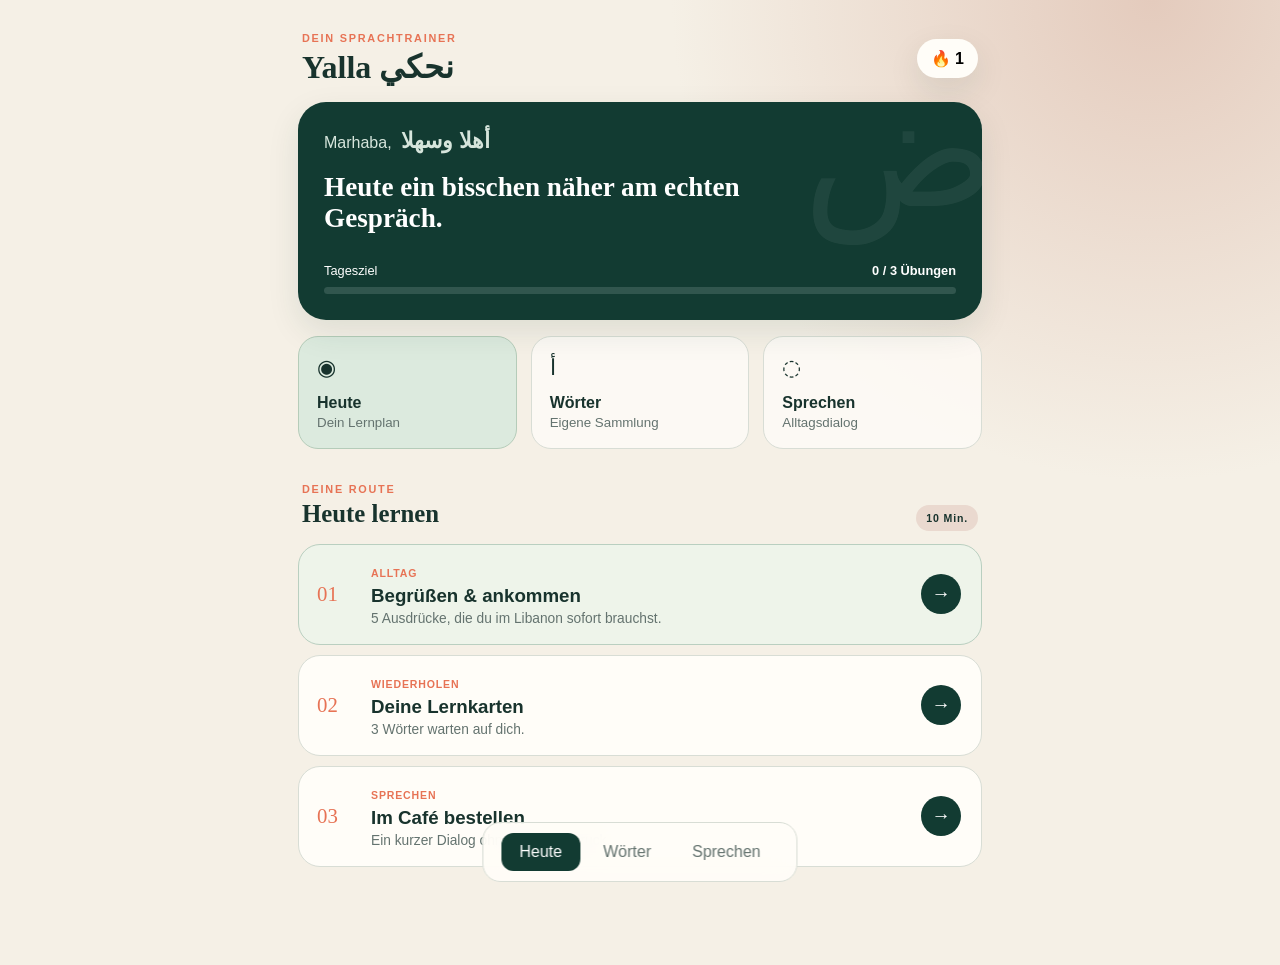
==== index.html @ 774ba9dc "feat: add first mobile language learning prototype" ====
<!doctype html>
<html lang="de">
<head>
  <meta charset="UTF-8">
  <meta name="viewport" content="width=device-width, initial-scale=1, viewport-fit=cover">
  <meta name="theme-color" content="#123b32">
  <meta name="description" content="Libanesisches Arabisch im Alltag lernen">
  <link rel="manifest" href="manifest.webmanifest">
  <link rel="icon" href="icon.svg" type="image/svg+xml">
  <link rel="stylesheet" href="styles.css">
  <title>Yalla نحكي</title>
</head>
<body>
  <header class="topbar">
    <div>
      <span class="eyebrow">DEIN SPRACHTRAINER</span>
      <h1>Yalla <span lang="ar" dir="rtl">نحكي</span></h1>
    </div>
    <button id="streak" class="streak" aria-label="Lernserie">🔥 <span>1</span></button>
  </header>

  <main>
    <section class="hero">
      <p class="salutation">Marhaba, <strong>أهلا وسهلا</strong></p>
      <h2>Heute ein bisschen näher am echten Gespräch.</h2>
      <div class="progress-wrap" aria-label="Tagesfortschritt">
        <div class="progress-copy"><span>Tagesziel</span><strong id="progressText">0 / 3 Übungen</strong></div>
        <div class="progress"><span id="progressBar"></span></div>
      </div>
    </section>

    <section class="quick-grid" aria-label="Lernbereiche">
      <button class="mode-card active" data-view="today"><span class="mode-icon">◉</span><strong>Heute</strong><small>Dein Lernplan</small></button>
      <button class="mode-card" data-view="words"><span class="mode-icon">أ</span><strong>Wörter</strong><small>Eigene Sammlung</small></button>
      <button class="mode-card" data-view="speak"><span class="mode-icon">◌</span><strong>Sprechen</strong><small>Alltagsdialog</small></button>
    </section>

    <section id="today" class="view active-view">
      <div class="section-heading"><div><span class="eyebrow">DEINE ROUTE</span><h2>Heute lernen</h2></div><span class="pill">10 Min.</span></div>
      <article class="lesson-card featured">
        <div class="lesson-number">01</div>
        <div><span class="tag">ALLTAG</span><h3>Begrüßen & ankommen</h3><p>5 Ausdrücke, die du im Libanon sofort brauchst.</p></div>
        <button class="round-action complete-task" aria-label="Lektion abschließen">→</button>
      </article>
      <article class="lesson-card">
        <div class="lesson-number">02</div>
        <div><span class="tag">WIEDERHOLEN</span><h3>Deine Lernkarten</h3><p id="dueText">3 Wörter warten auf dich.</p></div>
        <button class="round-action" data-open="words" aria-label="Wörter öffnen">→</button>
      </article>
      <article class="lesson-card">
        <div class="lesson-number">03</div>
        <div><span class="tag">SPRECHEN</span><h3>Im Café bestellen</h3><p>Ein kurzer Dialog ohne Leistungsdruck.</p></div>
        <button class="round-action" data-open="speak" aria-label="Dialog öffnen">→</button>
      </article>
    </section>

    <section id="words" class="view">
      <div class="section-heading"><div><span class="eyebrow">MEIN WORTSCHATZ</span><h2>Wörter sammeln</h2></div><button id="addWord" class="primary">+ Wort</button></div>
      <div id="wordList" class="word-list"></div>
      <div id="trainer" class="trainer" hidden>
        <span class="eyebrow">LERNKARTE</span>
        <p id="cardArabic" class="arabic" lang="ar" dir="rtl"></p>
        <p id="cardLatin" class="latin"></p>
        <button id="reveal" class="secondary">Bedeutung zeigen</button>
        <p id="cardGerman" class="meaning" hidden></p>
        <div id="rating" class="rating" hidden><button data-rate="again">Noch üben</button><button data-rate="known">Gewusst</button></div>
      </div>
      <button id="startCards" class="wide-action">Lernkarten starten</button>
    </section>

    <section id="speak" class="view">
      <div class="section-heading"><div><span class="eyebrow">ECHTE SITUATION</span><h2>Im Café</h2></div><span class="pill">A1</span></div>
      <div class="conversation">
        <div class="bubble partner"><small>Bedienung</small><p lang="ar" dir="rtl">أهلا! شو بتحب تشرب؟</p><span>Ahla! Schu btehebb tischrab?</span><em>Hallo! Was möchtest du trinken?</em></div>
        <div class="bubble me"><small>Du</small><p lang="ar" dir="rtl">بدي قهوة، لو سمحت.</p><span>Baddé ahwe, law samaht.</span><em>Ich möchte einen Kaffee, bitte.</em></div>
      </div>
      <button id="micButton" class="mic"><span>●</span> Antwort üben</button>
      <p id="micStatus" class="hint">Im Prototyp hörst du die Antwort und sprichst sie laut nach.</p>
    </section>
  </main>

  <dialog id="wordDialog">
    <form id="wordForm" method="dialog">
      <div class="dialog-head"><h2>Neues Wort</h2><button value="cancel" aria-label="Schließen">×</button></div>
      <label>Arabisch<input id="arabicInput" lang="ar" dir="rtl" required placeholder="مثلاً: مرحبا"></label>
      <label>Lautschrift<input id="latinInput" required placeholder="Marhaba"></label>
      <label>Deutsch<input id="germanInput" required placeholder="Hallo"></label>
      <button class="primary" value="default">Speichern</button>
    </form>
  </dialog>

  <nav class="bottom-nav" aria-label="Hauptnavigation">
    <button class="active" data-view="today">Heute</button>
    <button data-view="words">Wörter</button>
    <button data-view="speak">Sprechen</button>
  </nav>
  <script src="app.js"></script>
</body>
</html>
---- styles.css ----
:root{--ink:#18332d;--forest:#123b32;--mint:#dceade;--cream:#f5f0e6;--paper:#fffdf8;--coral:#e77355;--line:#d8ddd5;--muted:#64736f;--shadow:0 12px 32px rgba(22,55,46,.10)}
*{box-sizing:border-box}html{background:var(--cream);color:var(--ink);font-family:Inter,ui-sans-serif,-apple-system,BlinkMacSystemFont,"Segoe UI",sans-serif}body{margin:0;min-height:100vh;padding:env(safe-area-inset-top) 0 calc(88px + env(safe-area-inset-bottom));background:radial-gradient(circle at 90% 0,#e4cbbd 0,transparent 32%),var(--cream)}button,input{font:inherit}button{cursor:pointer}.topbar{max-width:720px;margin:auto;padding:28px 22px 14px;display:flex;align-items:center;justify-content:space-between}.eyebrow{font-size:.68rem;font-weight:800;letter-spacing:.16em;color:var(--coral)}h1{font-family:Georgia,serif;font-size:2rem;margin:2px 0}.streak{border:0;background:var(--paper);border-radius:999px;padding:10px 14px;box-shadow:var(--shadow);font-weight:800}main{max-width:720px;margin:auto;padding:0 18px}.hero{background:var(--forest);color:white;border-radius:28px;padding:26px;box-shadow:var(--shadow);position:relative;overflow:hidden}.hero:after{content:"ض";position:absolute;font-family:serif;font-size:10rem;opacity:.06;right:-14px;top:-45px}.salutation{margin:0;color:#d6e5dc}.salutation strong{font-size:1.35rem;margin-left:5px}.hero h2{font-family:Georgia,serif;font-size:1.7rem;line-height:1.15;max-width:480px;margin:18px 0 28px}.progress-copy{display:flex;justify-content:space-between;font-size:.8rem}.progress{height:7px;margin-top:9px;background:#31564e;border-radius:10px;overflow:hidden}.progress span{display:block;height:100%;width:0;background:#f4b49d;transition:.35s}.quick-grid{display:grid;grid-template-columns:repeat(3,1fr);gap:10px;margin:16px 0 30px}.mode-card{border:1px solid var(--line);background:rgba(255,253,248,.75);border-radius:20px;padding:15px 10px;text-align:left;color:var(--ink)}.mode-card.active{background:var(--mint);border-color:#b5ccb9}.mode-card span,.mode-card strong,.mode-card small{display:block}.mode-icon{font-family:Georgia,serif;font-size:1.35rem;margin-bottom:13px}.mode-card small{color:var(--muted);margin-top:3px}.view{display:none}.active-view{display:block}.section-heading{display:flex;justify-content:space-between;align-items:flex-end;margin:0 4px 13px}.section-heading h2{font-family:Georgia,serif;margin:3px 0;font-size:1.55rem}.pill,.tag{font-size:.66rem;font-weight:800;letter-spacing:.08em}.pill{background:#ead9cf;border-radius:99px;padding:7px 10px}.lesson-card{display:grid;grid-template-columns:42px 1fr 42px;gap:12px;align-items:center;background:var(--paper);border:1px solid var(--line);border-radius:22px;padding:18px;margin:10px 0}.lesson-card.featured{border-color:#b9cfc0;background:#eef4ea}.lesson-number{font-family:Georgia,serif;color:var(--coral);font-size:1.3rem}.lesson-card h3{margin:4px 0}.lesson-card p{margin:0;color:var(--muted);font-size:.86rem}.tag{color:var(--coral)}.round-action{width:40px;height:40px;border-radius:50%;border:0;background:var(--forest);color:white;font-size:1.2rem}.primary,.secondary,.wide-action,.mic{border:0;border-radius:14px;padding:12px 16px;font-weight:750}.primary,.wide-action,.mic{background:var(--coral);color:white}.secondary{background:var(--mint);color:var(--forest)}.word-list{display:grid;gap:9px}.word-row{background:var(--paper);border:1px solid var(--line);border-radius:18px;padding:14px 16px;display:grid;grid-template-columns:1fr auto;align-items:center}.word-row .arabic{font-size:1.45rem;margin:0}.word-row p{margin:3px 0;color:var(--muted)}.word-row button{border:0;background:transparent;color:var(--coral);font-size:1.2rem}.wide-action{width:100%;margin:16px 0}.trainer{background:var(--forest);color:white;text-align:center;padding:28px;border-radius:26px}.trainer .arabic{font-size:3rem;margin:24px 0 6px}.trainer .latin{color:#c9ddd4}.meaning{font-size:1.3rem}.rating{display:flex;gap:10px;margin-top:20px}.rating button{flex:1;border:0;border-radius:12px;padding:12px}.conversation{display:grid;gap:13px}.bubble{max-width:88%;padding:16px;border-radius:20px;background:var(--paper);border:1px solid var(--line)}.bubble.me{margin-left:auto;background:var(--mint)}.bubble small,.bubble span,.bubble em{display:block}.bubble small{color:var(--coral);font-weight:800}.bubble p{font-size:1.5rem;margin:8px 0}.bubble span{font-weight:650}.bubble em{color:var(--muted);font-size:.84rem;margin-top:5px}.mic{display:block;margin:22px auto 8px}.mic.listening{background:var(--forest)}.hint{text-align:center;color:var(--muted);font-size:.82rem}.bottom-nav{position:fixed;z-index:5;bottom:0;left:0;right:0;padding:10px 18px calc(10px + env(safe-area-inset-bottom));background:rgba(255,253,248,.92);backdrop-filter:blur(15px);display:flex;justify-content:center;gap:5px;border-top:1px solid var(--line)}.bottom-nav button{border:0;background:transparent;padding:10px 18px;border-radius:12px;color:var(--muted)}.bottom-nav button.active{background:var(--forest);color:white}dialog{border:0;border-radius:24px;padding:0;width:min(90%,420px);box-shadow:0 25px 80px #17342d55}dialog::backdrop{background:#102b2677;backdrop-filter:blur(4px)}form{padding:22px}.dialog-head{display:flex;justify-content:space-between}.dialog-head h2{margin:0}.dialog-head button{border:0;background:transparent;font-size:1.5rem}label{display:grid;gap:6px;margin:16px 0;font-weight:700}input{border:1px solid var(--line);border-radius:12px;padding:12px;background:#fbfaf6;font-size:1rem}@media(min-width:700px){.bottom-nav{left:50%;right:auto;transform:translateX(-50%);bottom:18px;border:1px solid var(--line);border-radius:18px;width:auto}.quick-grid{gap:14px}.mode-card{padding:18px}}
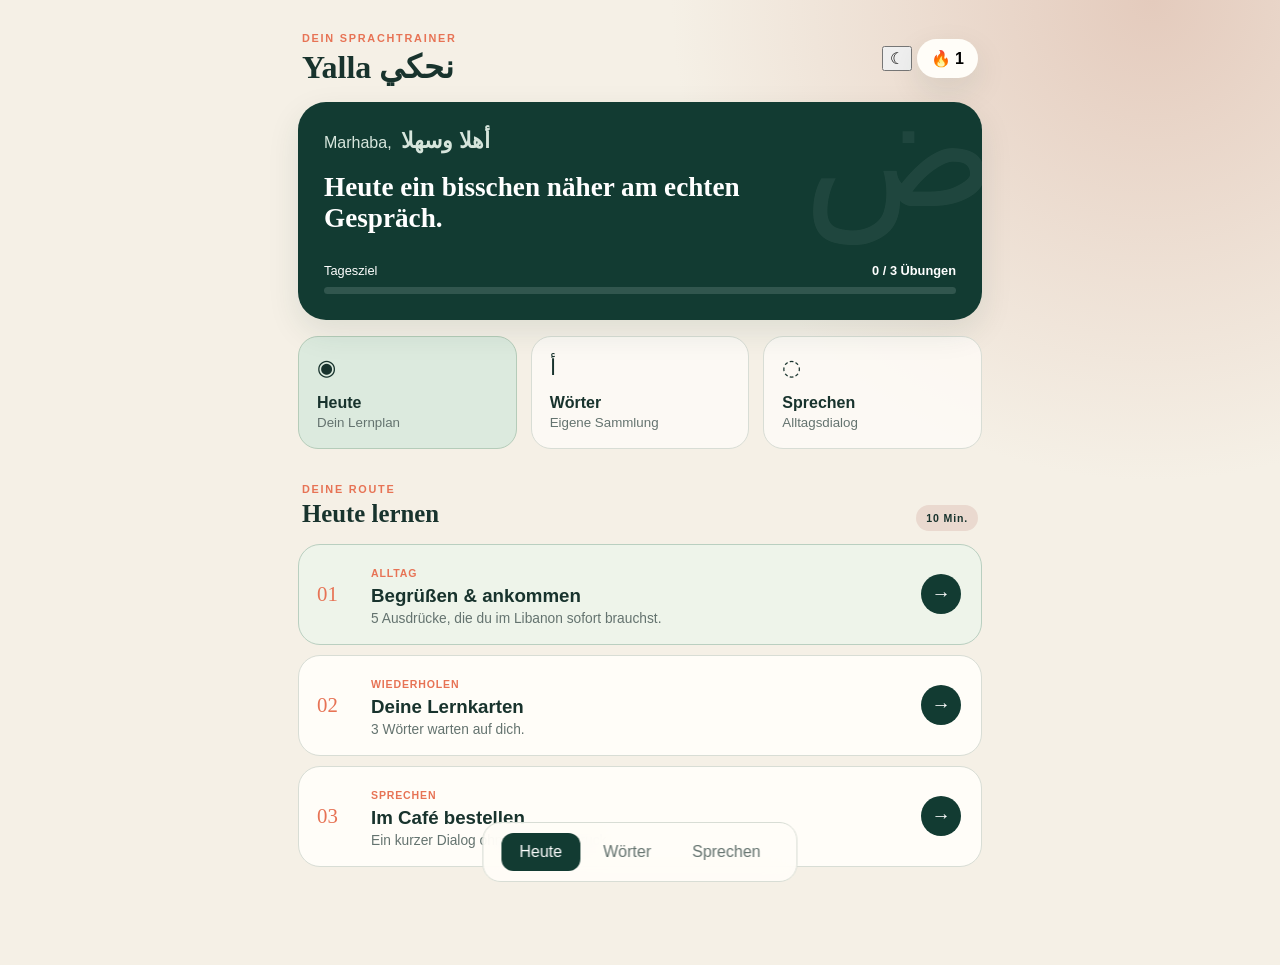
==== commit 5fab8899: "feat: add dark mode toggle" ====
--- a/index.html
+++ b/index.html
@@ -3,7 +3,7 @@
 <head>
   <meta charset="UTF-8">
   <meta name="viewport" content="width=device-width, initial-scale=1, viewport-fit=cover">
-  <meta name="theme-color" content="#123b32">
+  <meta id="themeColor" name="theme-color" content="#123b32">
   <meta name="description" content="Libanesisches Arabisch im Alltag lernen">
   <link rel="manifest" href="manifest.webmanifest">
   <link rel="icon" href="icon.svg" type="image/svg+xml">
@@ -16,7 +16,10 @@
       <span class="eyebrow">DEIN SPRACHTRAINER</span>
       <h1>Yalla <span lang="ar" dir="rtl">نحكي</span></h1>
     </div>
-    <button id="streak" class="streak" aria-label="Lernserie">🔥 <span>1</span></button>
+    <div class="top-actions">
+      <button id="themeToggle" class="theme-toggle" type="button" aria-label="Dunkelmodus einschalten" aria-pressed="false"><span class="theme-icon" aria-hidden="true">☾</span></button>
+      <button id="streak" class="streak" aria-label="Lernserie">🔥 <span>1</span></button>
+    </div>
   </header>
 
   <main>
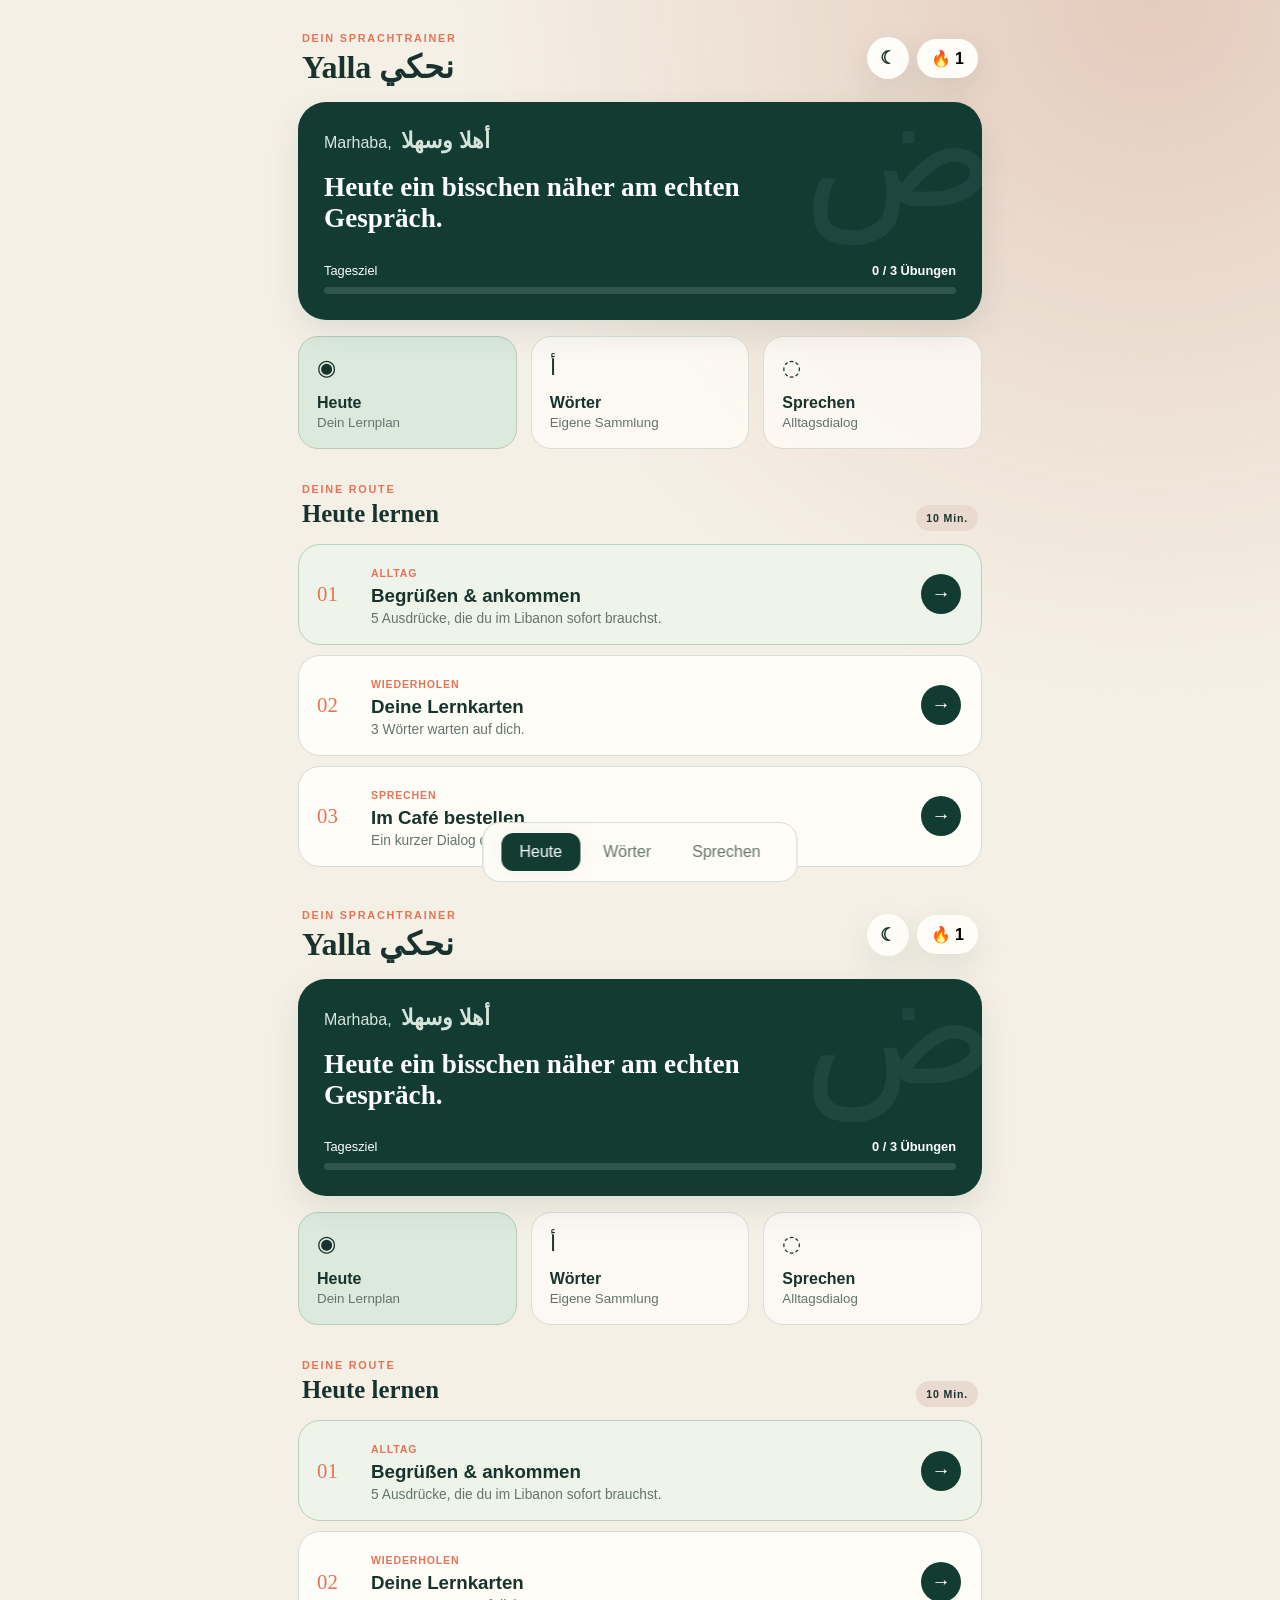
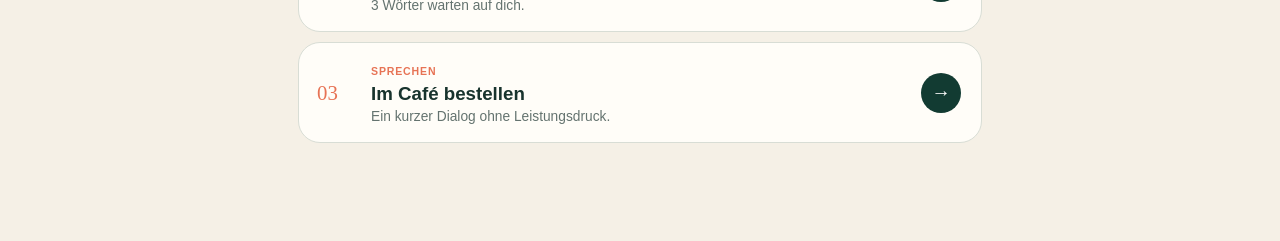
==== commit 3f9034da: "fix: refresh cached theme assets" ====
--- a/index.html
+++ b/index.html
@@ -1,3 +1,105 @@
+<!doctype html>
+<html lang="de">
+<head>
+  <meta charset="UTF-8">
+  <meta name="viewport" content="width=device-width, initial-scale=1, viewport-fit=cover">
+  <meta id="themeColor" name="theme-color" content="#123b32">
+  <meta name="description" content="Libanesisches Arabisch im Alltag lernen">
+  <link rel="manifest" href="manifest.webmanifest">
+  <link rel="icon" href="icon.svg" type="image/svg+xml">
+  <link rel="stylesheet" href="styles.css?v=2">
+  <title>Yalla نحكي</title>
+</head>
+<body>
+  <header class="topbar">
+    <div>
+      <span class="eyebrow">DEIN SPRACHTRAINER</span>
+      <h1>Yalla <span lang="ar" dir="rtl">نحكي</span></h1>
+    </div>
+    <div class="top-actions">
+      <button id="themeToggle" class="theme-toggle" type="button" aria-label="Dunkelmodus einschalten" aria-pressed="false"><span class="theme-icon" aria-hidden="true">☾</span></button>
+      <button id="streak" class="streak" aria-label="Lernserie">🔥 <span>1</span></button>
+    </div>
+  </header>
+
+  <main>
+    <section class="hero">
+      <p class="salutation">Marhaba, <strong>أهلا وسهلا</strong></p>
+      <h2>Heute ein bisschen näher am echten Gespräch.</h2>
+      <div class="progress-wrap" aria-label="Tagesfortschritt">
+        <div class="progress-copy"><span>Tagesziel</span><strong id="progressText">0 / 3 Übungen</strong></div>
+        <div class="progress"><span id="progressBar"></span></div>
+      </div>
+    </section>
+
+    <section class="quick-grid" aria-label="Lernbereiche">
+      <button class="mode-card active" data-view="today"><span class="mode-icon">◉</span><strong>Heute</strong><small>Dein Lernplan</small></button>
+      <button class="mode-card" data-view="words"><span class="mode-icon">أ</span><strong>Wörter</strong><small>Eigene Sammlung</small></button>
+      <button class="mode-card" data-view="speak"><span class="mode-icon">◌</span><strong>Sprechen</strong><small>Alltagsdialog</small></button>
+    </section>
+
+    <section id="today" class="view active-view">
+      <div class="section-heading"><div><span class="eyebrow">DEINE ROUTE</span><h2>Heute lernen</h2></div><span class="pill">10 Min.</span></div>
+      <article class="lesson-card featured">
+        <div class="lesson-number">01</div>
+        <div><span class="tag">ALLTAG</span><h3>Begrüßen & ankommen</h3><p>5 Ausdrücke, die du im Libanon sofort brauchst.</p></div>
+        <button class="round-action complete-task" aria-label="Lektion abschließen">→</button>
+      </article>
+      <article class="lesson-card">
+        <div class="lesson-number">02</div>
+        <div><span class="tag">WIEDERHOLEN</span><h3>Deine Lernkarten</h3><p id="dueText">3 Wörter warten auf dich.</p></div>
+        <button class="round-action" data-open="words" aria-label="Wörter öffnen">→</button>
+      </article>
+      <article class="lesson-card">
+        <div class="lesson-number">03</div>
+        <div><span class="tag">SPRECHEN</span><h3>Im Café bestellen</h3><p>Ein kurzer Dialog ohne Leistungsdruck.</p></div>
+        <button class="round-action" data-open="speak" aria-label="Dialog öffnen">→</button>
+      </article>
+    </section>
+
+    <section id="words" class="view">
+      <div class="section-heading"><div><span class="eyebrow">MEIN WORTSCHATZ</span><h2>Wörter sammeln</h2></div><button id="addWord" class="primary">+ Wort</button></div>
+      <div id="wordList" class="word-list"></div>
+      <div id="trainer" class="trainer" hidden>
+        <span class="eyebrow">LERNKARTE</span>
+        <p id="cardArabic" class="arabic" lang="ar" dir="rtl"></p>
+        <p id="cardLatin" class="latin"></p>
+        <button id="reveal" class="secondary">Bedeutung zeigen</button>
+        <p id="cardGerman" class="meaning" hidden></p>
+        <div id="rating" class="rating" hidden><button data-rate="again">Noch üben</button><button data-rate="known">Gewusst</button></div>
+      </div>
+      <button id="startCards" class="wide-action">Lernkarten starten</button>
+    </section>
+
+    <section id="speak" class="view">
+      <div class="section-heading"><div><span class="eyebrow">ECHTE SITUATION</span><h2>Im Café</h2></div><span class="pill">A1</span></div>
+      <div class="conversation">
+        <div class="bubble partner"><small>Bedienung</small><p lang="ar" dir="rtl">أهلا! شو بتحب تشرب؟</p><span>Ahla! Schu btehebb tischrab?</span><em>Hallo! Was möchtest du trinken?</em></div>
+        <div class="bubble me"><small>Du</small><p lang="ar" dir="rtl">بدي قهوة، لو سمحت.</p><span>Baddé ahwe, law samaht.</span><em>Ich möchte einen Kaffee, bitte.</em></div>
+      </div>
+      <button id="micButton" class="mic"><span>●</span> Antwort üben</button>
+      <p id="micStatus" class="hint">Im Prototyp hörst du die Antwort und sprichst sie laut nach.</p>
+    </section>
+  </main>
+
+  <dialog id="wordDialog">
+    <form id="wordForm" method="dialog">
+      <div class="dialog-head"><h2>Neues Wort</h2><button value="cancel" aria-label="Schließen">×</button></div>
+      <label>Arabisch<input id="arabicInput" lang="ar" dir="rtl" required placeholder="مثلاً: مرحبا"></label>
+      <label>Lautschrift<input id="latinInput" required placeholder="Marhaba"></label>
+      <label>Deutsch<input id="germanInput" required placeholder="Hallo"></label>
+      <button class="primary" value="default">Speichern</button>
+    </form>
+  </dialog>
+
+  <nav class="bottom-nav" aria-label="Hauptnavigation">
+    <button class="active" data-view="today">Heute</button>
+    <button data-view="words">Wörter</button>
+    <button data-view="speak">Sprechen</button>
+  </nav>
+  <script src="app.js?v=2"></script>
+</body>
+</html>
 <!doctype html>
 <html lang="de">
 <head>
--- a/styles.css
+++ b/styles.css
@@ -1,2 +1,24 @@
 :root{--ink:#18332d;--forest:#123b32;--mint:#dceade;--cream:#f5f0e6;--paper:#fffdf8;--coral:#e77355;--line:#d8ddd5;--muted:#64736f;--shadow:0 12px 32px rgba(22,55,46,.10)}
 *{box-sizing:border-box}html{background:var(--cream);color:var(--ink);font-family:Inter,ui-sans-serif,-apple-system,BlinkMacSystemFont,"Segoe UI",sans-serif}body{margin:0;min-height:100vh;padding:env(safe-area-inset-top) 0 calc(88px + env(safe-area-inset-bottom));background:radial-gradient(circle at 90% 0,#e4cbbd 0,transparent 32%),var(--cream)}button,input{font:inherit}button{cursor:pointer}.topbar{max-width:720px;margin:auto;padding:28px 22px 14px;display:flex;align-items:center;justify-content:space-between}.eyebrow{font-size:.68rem;font-weight:800;letter-spacing:.16em;color:var(--coral)}h1{font-family:Georgia,serif;font-size:2rem;margin:2px 0}.streak{border:0;background:var(--paper);border-radius:999px;padding:10px 14px;box-shadow:var(--shadow);font-weight:800}main{max-width:720px;margin:auto;padding:0 18px}.hero{background:var(--forest);color:white;border-radius:28px;padding:26px;box-shadow:var(--shadow);position:relative;overflow:hidden}.hero:after{content:"ض";position:absolute;font-family:serif;font-size:10rem;opacity:.06;right:-14px;top:-45px}.salutation{margin:0;color:#d6e5dc}.salutation strong{font-size:1.35rem;margin-left:5px}.hero h2{font-family:Georgia,serif;font-size:1.7rem;line-height:1.15;max-width:480px;margin:18px 0 28px}.progress-copy{display:flex;justify-content:space-between;font-size:.8rem}.progress{height:7px;margin-top:9px;background:#31564e;border-radius:10px;overflow:hidden}.progress span{display:block;height:100%;width:0;background:#f4b49d;transition:.35s}.quick-grid{display:grid;grid-template-columns:repeat(3,1fr);gap:10px;margin:16px 0 30px}.mode-card{border:1px solid var(--line);background:rgba(255,253,248,.75);border-radius:20px;padding:15px 10px;text-align:left;color:var(--ink)}.mode-card.active{background:var(--mint);border-color:#b5ccb9}.mode-card span,.mode-card strong,.mode-card small{display:block}.mode-icon{font-family:Georgia,serif;font-size:1.35rem;margin-bottom:13px}.mode-card small{color:var(--muted);margin-top:3px}.view{display:none}.active-view{display:block}.section-heading{display:flex;justify-content:space-between;align-items:flex-end;margin:0 4px 13px}.section-heading h2{font-family:Georgia,serif;margin:3px 0;font-size:1.55rem}.pill,.tag{font-size:.66rem;font-weight:800;letter-spacing:.08em}.pill{background:#ead9cf;border-radius:99px;padding:7px 10px}.lesson-card{display:grid;grid-template-columns:42px 1fr 42px;gap:12px;align-items:center;background:var(--paper);border:1px solid var(--line);border-radius:22px;padding:18px;margin:10px 0}.lesson-card.featured{border-color:#b9cfc0;background:#eef4ea}.lesson-number{font-family:Georgia,serif;color:var(--coral);font-size:1.3rem}.lesson-card h3{margin:4px 0}.lesson-card p{margin:0;color:var(--muted);font-size:.86rem}.tag{color:var(--coral)}.round-action{width:40px;height:40px;border-radius:50%;border:0;background:var(--forest);color:white;font-size:1.2rem}.primary,.secondary,.wide-action,.mic{border:0;border-radius:14px;padding:12px 16px;font-weight:750}.primary,.wide-action,.mic{background:var(--coral);color:white}.secondary{background:var(--mint);color:var(--forest)}.word-list{display:grid;gap:9px}.word-row{background:var(--paper);border:1px solid var(--line);border-radius:18px;padding:14px 16px;display:grid;grid-template-columns:1fr auto;align-items:center}.word-row .arabic{font-size:1.45rem;margin:0}.word-row p{margin:3px 0;color:var(--muted)}.word-row button{border:0;background:transparent;color:var(--coral);font-size:1.2rem}.wide-action{width:100%;margin:16px 0}.trainer{background:var(--forest);color:white;text-align:center;padding:28px;border-radius:26px}.trainer .arabic{font-size:3rem;margin:24px 0 6px}.trainer .latin{color:#c9ddd4}.meaning{font-size:1.3rem}.rating{display:flex;gap:10px;margin-top:20px}.rating button{flex:1;border:0;border-radius:12px;padding:12px}.conversation{display:grid;gap:13px}.bubble{max-width:88%;padding:16px;border-radius:20px;background:var(--paper);border:1px solid var(--line)}.bubble.me{margin-left:auto;background:var(--mint)}.bubble small,.bubble span,.bubble em{display:block}.bubble small{color:var(--coral);font-weight:800}.bubble p{font-size:1.5rem;margin:8px 0}.bubble span{font-weight:650}.bubble em{color:var(--muted);font-size:.84rem;margin-top:5px}.mic{display:block;margin:22px auto 8px}.mic.listening{background:var(--forest)}.hint{text-align:center;color:var(--muted);font-size:.82rem}.bottom-nav{position:fixed;z-index:5;bottom:0;left:0;right:0;padding:10px 18px calc(10px + env(safe-area-inset-bottom));background:rgba(255,253,248,.92);backdrop-filter:blur(15px);display:flex;justify-content:center;gap:5px;border-top:1px solid var(--line)}.bottom-nav button{border:0;background:transparent;padding:10px 18px;border-radius:12px;color:var(--muted)}.bottom-nav button.active{background:var(--forest);color:white}dialog{border:0;border-radius:24px;padding:0;width:min(90%,420px);box-shadow:0 25px 80px #17342d55}dialog::backdrop{background:#102b2677;backdrop-filter:blur(4px)}form{padding:22px}.dialog-head{display:flex;justify-content:space-between}.dialog-head h2{margin:0}.dialog-head button{border:0;background:transparent;font-size:1.5rem}label{display:grid;gap:6px;margin:16px 0;font-weight:700}input{border:1px solid var(--line);border-radius:12px;padding:12px;background:#fbfaf6;font-size:1rem}@media(min-width:700px){.bottom-nav{left:50%;right:auto;transform:translateX(-50%);bottom:18px;border:1px solid var(--line);border-radius:18px;width:auto}.quick-grid{gap:14px}.mode-card{padding:18px}}
+
+
+/* Color theme toggle */
+.top-actions{display:flex;align-items:center;gap:8px}
+.theme-toggle{display:grid;place-items:center;width:42px;height:42px;padding:0;border:0;border-radius:999px;background:var(--paper);color:var(--ink);box-shadow:var(--shadow);font-size:1.15rem;font-weight:800;transition:transform .2s,background-color .25s,color .25s}
+.theme-toggle:hover{transform:translateY(-1px)}
+.theme-toggle:focus-visible{outline:3px solid color-mix(in srgb,var(--coral) 55%,transparent);outline-offset:2px}
+html[data-theme="dark"]{color-scheme:dark;--ink:#edf6f1;--forest:#1b5145;--mint:#244a40;--cream:#0d1d19;--paper:#142923;--coral:#f08a6d;--line:#2e4941;--muted:#a7bbb4;--shadow:0 14px 34px rgba(0,0,0,.28)}
+html,body,.mode-card,.lesson-card,.word-row,.bubble,.bottom-nav,dialog,input,.pill,.theme-toggle,.streak{transition:background-color .25s,color .25s,border-color .25s}
+html[data-theme="dark"] body{background:radial-gradient(circle at 90% 0,#462e29 0,transparent 32%),var(--cream)}
+html[data-theme="dark"] .mode-card{background:rgba(20,41,35,.82)}
+html[data-theme="dark"] .mode-card.active{border-color:#31584c}
+html[data-theme="dark"] .lesson-card.featured{background:#19372f;border-color:#31584c}
+html[data-theme="dark"] .pill{background:#49342f}
+html[data-theme="dark"] .bottom-nav{background:rgba(13,29,25,.94)}
+html[data-theme="dark"] dialog{background:var(--paper);color:var(--ink);border:1px solid var(--line)}
+html[data-theme="dark"] input{background:#10231e;color:var(--ink)}
+html[data-theme="dark"] .dialog-head button{color:var(--ink)}
+html[data-theme="dark"] .secondary{color:var(--ink)}
+@media(prefers-reduced-motion:reduce){html,body,.mode-card,.lesson-card,.word-row,.bubble,.bottom-nav,dialog,input,.pill,.theme-toggle,.streak{transition:none}}
+:root{--ink:#18332d;--forest:#123b32;--mint:#dceade;--cream:#f5f0e6;--paper:#fffdf8;--coral:#e77355;--line:#d8ddd5;--muted:#64736f;--shadow:0 12px 32px rgba(22,55,46,.10)}
+*{box-sizing:border-box}html{background:var(--cream);color:var(--ink);font-family:Inter,ui-sans-serif,-apple-system,BlinkMacSystemFont,"Segoe UI",sans-serif}body{margin:0;min-height:100vh;padding:env(safe-area-inset-top) 0 calc(88px + env(safe-area-inset-bottom));background:radial-gradient(circle at 90% 0,#e4cbbd 0,transparent 32%),var(--cream)}button,input{font:inherit}button{cursor:pointer}.topbar{max-width:720px;margin:auto;padding:28px 22px 14px;display:flex;align-items:center;justify-content:space-between}.eyebrow{font-size:.68rem;font-weight:800;letter-spacing:.16em;color:var(--coral)}h1{font-family:Georgia,serif;font-size:2rem;margin:2px 0}.streak{border:0;background:var(--paper);border-radius:999px;padding:10px 14px;box-shadow:var(--shadow);font-weight:800}main{max-width:720px;margin:auto;padding:0 18px}.hero{background:var(--forest);color:white;border-radius:28px;padding:26px;box-shadow:var(--shadow);position:relative;overflow:hidden}.hero:after{content:"ض";position:absolute;font-family:serif;font-size:10rem;opacity:.06;right:-14px;top:-45px}.salutation{margin:0;color:#d6e5dc}.salutation strong{font-size:1.35rem;margin-left:5px}.hero h2{font-family:Georgia,serif;font-size:1.7rem;line-height:1.15;max-width:480px;margin:18px 0 28px}.progress-copy{display:flex;justify-content:space-between;font-size:.8rem}.progress{height:7px;margin-top:9px;background:#31564e;border-radius:10px;overflow:hidden}.progress span{display:block;height:100%;width:0;background:#f4b49d;transition:.35s}.quick-grid{display:grid;grid-template-columns:repeat(3,1fr);gap:10px;margin:16px 0 30px}.mode-card{border:1px solid var(--line);background:rgba(255,253,248,.75);border-radius:20px;padding:15px 10px;text-align:left;color:var(--ink)}.mode-card.active{background:var(--mint);border-color:#b5ccb9}.mode-card span,.mode-card strong,.mode-card small{display:block}.mode-icon{font-family:Georgia,serif;font-size:1.35rem;margin-bottom:13px}.mode-card small{color:var(--muted);margin-top:3px}.view{display:none}.active-view{display:block}.section-heading{display:flex;justify-content:space-between;align-items:flex-end;margin:0 4px 13px}.section-heading h2{font-family:Georgia,serif;margin:3px 0;font-size:1.55rem}.pill,.tag{font-size:.66rem;font-weight:800;letter-spacing:.08em}.pill{background:#ead9cf;border-radius:99px;padding:7px 10px}.lesson-card{display:grid;grid-template-columns:42px 1fr 42px;gap:12px;align-items:center;background:var(--paper);border:1px solid var(--line);border-radius:22px;padding:18px;margin:10px 0}.lesson-card.featured{border-color:#b9cfc0;background:#eef4ea}.lesson-number{font-family:Georgia,serif;color:var(--coral);font-size:1.3rem}.lesson-card h3{margin:4px 0}.lesson-card p{margin:0;color:var(--muted);font-size:.86rem}.tag{color:var(--coral)}.round-action{width:40px;height:40px;border-radius:50%;border:0;background:var(--forest);color:white;font-size:1.2rem}.primary,.secondary,.wide-action,.mic{border:0;border-radius:14px;padding:12px 16px;font-weight:750}.primary,.wide-action,.mic{background:var(--coral);color:white}.secondary{background:var(--mint);color:var(--forest)}.word-list{display:grid;gap:9px}.word-row{background:var(--paper);border:1px solid var(--line);border-radius:18px;padding:14px 16px;display:grid;grid-template-columns:1fr auto;align-items:center}.word-row .arabic{font-size:1.45rem;margin:0}.word-row p{margin:3px 0;color:var(--muted)}.word-row button{border:0;background:transparent;color:var(--coral);font-size:1.2rem}.wide-action{width:100%;margin:16px 0}.trainer{background:var(--forest);color:white;text-align:center;padding:28px;border-radius:26px}.trainer .arabic{font-size:3rem;margin:24px 0 6px}.trainer .latin{color:#c9ddd4}.meaning{font-size:1.3rem}.rating{display:flex;gap:10px;margin-top:20px}.rating button{flex:1;border:0;border-radius:12px;padding:12px}.conversation{display:grid;gap:13px}.bubble{max-width:88%;padding:16px;border-radius:20px;background:var(--paper);border:1px solid var(--line)}.bubble.me{margin-left:auto;background:var(--mint)}.bubble small,.bubble span,.bubble em{display:block}.bubble small{color:var(--coral);font-weight:800}.bubble p{font-size:1.5rem;margin:8px 0}.bubble span{font-weight:650}.bubble em{color:var(--muted);font-size:.84rem;margin-top:5px}.mic{display:block;margin:22px auto 8px}.mic.listening{background:var(--forest)}.hint{text-align:center;color:var(--muted);font-size:.82rem}.bottom-nav{position:fixed;z-index:5;bottom:0;left:0;right:0;padding:10px 18px calc(10px + env(safe-area-inset-bottom));background:rgba(255,253,248,.92);backdrop-filter:blur(15px);display:flex;justify-content:center;gap:5px;border-top:1px solid var(--line)}.bottom-nav button{border:0;background:transparent;padding:10px 18px;border-radius:12px;color:var(--muted)}.bottom-nav button.active{background:var(--forest);color:white}dialog{border:0;border-radius:24px;padding:0;width:min(90%,420px);box-shadow:0 25px 80px #17342d55}dialog::backdrop{background:#102b2677;backdrop-filter:blur(4px)}form{padding:22px}.dialog-head{display:flex;justify-content:space-between}.dialog-head h2{margin:0}.dialog-head button{border:0;background:transparent;font-size:1.5rem}label{display:grid;gap:6px;margin:16px 0;font-weight:700}input{border:1px solid var(--line);border-radius:12px;padding:12px;background:#fbfaf6;font-size:1rem}@media(min-width:700px){.bottom-nav{left:50%;right:auto;transform:translateX(-50%);bottom:18px;border:1px solid var(--line);border-radius:18px;width:auto}.quick-grid{gap:14px}.mode-card{padding:18px}}
--- a/styles.css
+++ b/styles.css
@@ -1,2 +1,24 @@
 :root{--ink:#18332d;--forest:#123b32;--mint:#dceade;--cream:#f5f0e6;--paper:#fffdf8;--coral:#e77355;--line:#d8ddd5;--muted:#64736f;--shadow:0 12px 32px rgba(22,55,46,.10)}
 *{box-sizing:border-box}html{background:var(--cream);color:var(--ink);font-family:Inter,ui-sans-serif,-apple-system,BlinkMacSystemFont,"Segoe UI",sans-serif}body{margin:0;min-height:100vh;padding:env(safe-area-inset-top) 0 calc(88px + env(safe-area-inset-bottom));background:radial-gradient(circle at 90% 0,#e4cbbd 0,transparent 32%),var(--cream)}button,input{font:inherit}button{cursor:pointer}.topbar{max-width:720px;margin:auto;padding:28px 22px 14px;display:flex;align-items:center;justify-content:space-between}.eyebrow{font-size:.68rem;font-weight:800;letter-spacing:.16em;color:var(--coral)}h1{font-family:Georgia,serif;font-size:2rem;margin:2px 0}.streak{border:0;background:var(--paper);border-radius:999px;padding:10px 14px;box-shadow:var(--shadow);font-weight:800}main{max-width:720px;margin:auto;padding:0 18px}.hero{background:var(--forest);color:white;border-radius:28px;padding:26px;box-shadow:var(--shadow);position:relative;overflow:hidden}.hero:after{content:"ض";position:absolute;font-family:serif;font-size:10rem;opacity:.06;right:-14px;top:-45px}.salutation{margin:0;color:#d6e5dc}.salutation strong{font-size:1.35rem;margin-left:5px}.hero h2{font-family:Georgia,serif;font-size:1.7rem;line-height:1.15;max-width:480px;margin:18px 0 28px}.progress-copy{display:flex;justify-content:space-between;font-size:.8rem}.progress{height:7px;margin-top:9px;background:#31564e;border-radius:10px;overflow:hidden}.progress span{display:block;height:100%;width:0;background:#f4b49d;transition:.35s}.quick-grid{display:grid;grid-template-columns:repeat(3,1fr);gap:10px;margin:16px 0 30px}.mode-card{border:1px solid var(--line);background:rgba(255,253,248,.75);border-radius:20px;padding:15px 10px;text-align:left;color:var(--ink)}.mode-card.active{background:var(--mint);border-color:#b5ccb9}.mode-card span,.mode-card strong,.mode-card small{display:block}.mode-icon{font-family:Georgia,serif;font-size:1.35rem;margin-bottom:13px}.mode-card small{color:var(--muted);margin-top:3px}.view{display:none}.active-view{display:block}.section-heading{display:flex;justify-content:space-between;align-items:flex-end;margin:0 4px 13px}.section-heading h2{font-family:Georgia,serif;margin:3px 0;font-size:1.55rem}.pill,.tag{font-size:.66rem;font-weight:800;letter-spacing:.08em}.pill{background:#ead9cf;border-radius:99px;padding:7px 10px}.lesson-card{display:grid;grid-template-columns:42px 1fr 42px;gap:12px;align-items:center;background:var(--paper);border:1px solid var(--line);border-radius:22px;padding:18px;margin:10px 0}.lesson-card.featured{border-color:#b9cfc0;background:#eef4ea}.lesson-number{font-family:Georgia,serif;color:var(--coral);font-size:1.3rem}.lesson-card h3{margin:4px 0}.lesson-card p{margin:0;color:var(--muted);font-size:.86rem}.tag{color:var(--coral)}.round-action{width:40px;height:40px;border-radius:50%;border:0;background:var(--forest);color:white;font-size:1.2rem}.primary,.secondary,.wide-action,.mic{border:0;border-radius:14px;padding:12px 16px;font-weight:750}.primary,.wide-action,.mic{background:var(--coral);color:white}.secondary{background:var(--mint);color:var(--forest)}.word-list{display:grid;gap:9px}.word-row{background:var(--paper);border:1px solid var(--line);border-radius:18px;padding:14px 16px;display:grid;grid-template-columns:1fr auto;align-items:center}.word-row .arabic{font-size:1.45rem;margin:0}.word-row p{margin:3px 0;color:var(--muted)}.word-row button{border:0;background:transparent;color:var(--coral);font-size:1.2rem}.wide-action{width:100%;margin:16px 0}.trainer{background:var(--forest);color:white;text-align:center;padding:28px;border-radius:26px}.trainer .arabic{font-size:3rem;margin:24px 0 6px}.trainer .latin{color:#c9ddd4}.meaning{font-size:1.3rem}.rating{display:flex;gap:10px;margin-top:20px}.rating button{flex:1;border:0;border-radius:12px;padding:12px}.conversation{display:grid;gap:13px}.bubble{max-width:88%;padding:16px;border-radius:20px;background:var(--paper);border:1px solid var(--line)}.bubble.me{margin-left:auto;background:var(--mint)}.bubble small,.bubble span,.bubble em{display:block}.bubble small{color:var(--coral);font-weight:800}.bubble p{font-size:1.5rem;margin:8px 0}.bubble span{font-weight:650}.bubble em{color:var(--muted);font-size:.84rem;margin-top:5px}.mic{display:block;margin:22px auto 8px}.mic.listening{background:var(--forest)}.hint{text-align:center;color:var(--muted);font-size:.82rem}.bottom-nav{position:fixed;z-index:5;bottom:0;left:0;right:0;padding:10px 18px calc(10px + env(safe-area-inset-bottom));background:rgba(255,253,248,.92);backdrop-filter:blur(15px);display:flex;justify-content:center;gap:5px;border-top:1px solid var(--line)}.bottom-nav button{border:0;background:transparent;padding:10px 18px;border-radius:12px;color:var(--muted)}.bottom-nav button.active{background:var(--forest);color:white}dialog{border:0;border-radius:24px;padding:0;width:min(90%,420px);box-shadow:0 25px 80px #17342d55}dialog::backdrop{background:#102b2677;backdrop-filter:blur(4px)}form{padding:22px}.dialog-head{display:flex;justify-content:space-between}.dialog-head h2{margin:0}.dialog-head button{border:0;background:transparent;font-size:1.5rem}label{display:grid;gap:6px;margin:16px 0;font-weight:700}input{border:1px solid var(--line);border-radius:12px;padding:12px;background:#fbfaf6;font-size:1rem}@media(min-width:700px){.bottom-nav{left:50%;right:auto;transform:translateX(-50%);bottom:18px;border:1px solid var(--line);border-radius:18px;width:auto}.quick-grid{gap:14px}.mode-card{padding:18px}}
+
+
+/* Color theme toggle */
+.top-actions{display:flex;align-items:center;gap:8px}
+.theme-toggle{display:grid;place-items:center;width:42px;height:42px;padding:0;border:0;border-radius:999px;background:var(--paper);color:var(--ink);box-shadow:var(--shadow);font-size:1.15rem;font-weight:800;transition:transform .2s,background-color .25s,color .25s}
+.theme-toggle:hover{transform:translateY(-1px)}
+.theme-toggle:focus-visible{outline:3px solid color-mix(in srgb,var(--coral) 55%,transparent);outline-offset:2px}
+html[data-theme="dark"]{color-scheme:dark;--ink:#edf6f1;--forest:#1b5145;--mint:#244a40;--cream:#0d1d19;--paper:#142923;--coral:#f08a6d;--line:#2e4941;--muted:#a7bbb4;--shadow:0 14px 34px rgba(0,0,0,.28)}
+html,body,.mode-card,.lesson-card,.word-row,.bubble,.bottom-nav,dialog,input,.pill,.theme-toggle,.streak{transition:background-color .25s,color .25s,border-color .25s}
+html[data-theme="dark"] body{background:radial-gradient(circle at 90% 0,#462e29 0,transparent 32%),var(--cream)}
+html[data-theme="dark"] .mode-card{background:rgba(20,41,35,.82)}
+html[data-theme="dark"] .mode-card.active{border-color:#31584c}
+html[data-theme="dark"] .lesson-card.featured{background:#19372f;border-color:#31584c}
+html[data-theme="dark"] .pill{background:#49342f}
+html[data-theme="dark"] .bottom-nav{background:rgba(13,29,25,.94)}
+html[data-theme="dark"] dialog{background:var(--paper);color:var(--ink);border:1px solid var(--line)}
+html[data-theme="dark"] input{background:#10231e;color:var(--ink)}
+html[data-theme="dark"] .dialog-head button{color:var(--ink)}
+html[data-theme="dark"] .secondary{color:var(--ink)}
+@media(prefers-reduced-motion:reduce){html,body,.mode-card,.lesson-card,.word-row,.bubble,.bottom-nav,dialog,input,.pill,.theme-toggle,.streak{transition:none}}
+:root{--ink:#18332d;--forest:#123b32;--mint:#dceade;--cream:#f5f0e6;--paper:#fffdf8;--coral:#e77355;--line:#d8ddd5;--muted:#64736f;--shadow:0 12px 32px rgba(22,55,46,.10)}
+*{box-sizing:border-box}html{background:var(--cream);color:var(--ink);font-family:Inter,ui-sans-serif,-apple-system,BlinkMacSystemFont,"Segoe UI",sans-serif}body{margin:0;min-height:100vh;padding:env(safe-area-inset-top) 0 calc(88px + env(safe-area-inset-bottom));background:radial-gradient(circle at 90% 0,#e4cbbd 0,transparent 32%),var(--cream)}button,input{font:inherit}button{cursor:pointer}.topbar{max-width:720px;margin:auto;padding:28px 22px 14px;display:flex;align-items:center;justify-content:space-between}.eyebrow{font-size:.68rem;font-weight:800;letter-spacing:.16em;color:var(--coral)}h1{font-family:Georgia,serif;font-size:2rem;margin:2px 0}.streak{border:0;background:var(--paper);border-radius:999px;padding:10px 14px;box-shadow:var(--shadow);font-weight:800}main{max-width:720px;margin:auto;padding:0 18px}.hero{background:var(--forest);color:white;border-radius:28px;padding:26px;box-shadow:var(--shadow);position:relative;overflow:hidden}.hero:after{content:"ض";position:absolute;font-family:serif;font-size:10rem;opacity:.06;right:-14px;top:-45px}.salutation{margin:0;color:#d6e5dc}.salutation strong{font-size:1.35rem;margin-left:5px}.hero h2{font-family:Georgia,serif;font-size:1.7rem;line-height:1.15;max-width:480px;margin:18px 0 28px}.progress-copy{display:flex;justify-content:space-between;font-size:.8rem}.progress{height:7px;margin-top:9px;background:#31564e;border-radius:10px;overflow:hidden}.progress span{display:block;height:100%;width:0;background:#f4b49d;transition:.35s}.quick-grid{display:grid;grid-template-columns:repeat(3,1fr);gap:10px;margin:16px 0 30px}.mode-card{border:1px solid var(--line);background:rgba(255,253,248,.75);border-radius:20px;padding:15px 10px;text-align:left;color:var(--ink)}.mode-card.active{background:var(--mint);border-color:#b5ccb9}.mode-card span,.mode-card strong,.mode-card small{display:block}.mode-icon{font-family:Georgia,serif;font-size:1.35rem;margin-bottom:13px}.mode-card small{color:var(--muted);margin-top:3px}.view{display:none}.active-view{display:block}.section-heading{display:flex;justify-content:space-between;align-items:flex-end;margin:0 4px 13px}.section-heading h2{font-family:Georgia,serif;margin:3px 0;font-size:1.55rem}.pill,.tag{font-size:.66rem;font-weight:800;letter-spacing:.08em}.pill{background:#ead9cf;border-radius:99px;padding:7px 10px}.lesson-card{display:grid;grid-template-columns:42px 1fr 42px;gap:12px;align-items:center;background:var(--paper);border:1px solid var(--line);border-radius:22px;padding:18px;margin:10px 0}.lesson-card.featured{border-color:#b9cfc0;background:#eef4ea}.lesson-number{font-family:Georgia,serif;color:var(--coral);font-size:1.3rem}.lesson-card h3{margin:4px 0}.lesson-card p{margin:0;color:var(--muted);font-size:.86rem}.tag{color:var(--coral)}.round-action{width:40px;height:40px;border-radius:50%;border:0;background:var(--forest);color:white;font-size:1.2rem}.primary,.secondary,.wide-action,.mic{border:0;border-radius:14px;padding:12px 16px;font-weight:750}.primary,.wide-action,.mic{background:var(--coral);color:white}.secondary{background:var(--mint);color:var(--forest)}.word-list{display:grid;gap:9px}.word-row{background:var(--paper);border:1px solid var(--line);border-radius:18px;padding:14px 16px;display:grid;grid-template-columns:1fr auto;align-items:center}.word-row .arabic{font-size:1.45rem;margin:0}.word-row p{margin:3px 0;color:var(--muted)}.word-row button{border:0;background:transparent;color:var(--coral);font-size:1.2rem}.wide-action{width:100%;margin:16px 0}.trainer{background:var(--forest);color:white;text-align:center;padding:28px;border-radius:26px}.trainer .arabic{font-size:3rem;margin:24px 0 6px}.trainer .latin{color:#c9ddd4}.meaning{font-size:1.3rem}.rating{display:flex;gap:10px;margin-top:20px}.rating button{flex:1;border:0;border-radius:12px;padding:12px}.conversation{display:grid;gap:13px}.bubble{max-width:88%;padding:16px;border-radius:20px;background:var(--paper);border:1px solid var(--line)}.bubble.me{margin-left:auto;background:var(--mint)}.bubble small,.bubble span,.bubble em{display:block}.bubble small{color:var(--coral);font-weight:800}.bubble p{font-size:1.5rem;margin:8px 0}.bubble span{font-weight:650}.bubble em{color:var(--muted);font-size:.84rem;margin-top:5px}.mic{display:block;margin:22px auto 8px}.mic.listening{background:var(--forest)}.hint{text-align:center;color:var(--muted);font-size:.82rem}.bottom-nav{position:fixed;z-index:5;bottom:0;left:0;right:0;padding:10px 18px calc(10px + env(safe-area-inset-bottom));background:rgba(255,253,248,.92);backdrop-filter:blur(15px);display:flex;justify-content:center;gap:5px;border-top:1px solid var(--line)}.bottom-nav button{border:0;background:transparent;padding:10px 18px;border-radius:12px;color:var(--muted)}.bottom-nav button.active{background:var(--forest);color:white}dialog{border:0;border-radius:24px;padding:0;width:min(90%,420px);box-shadow:0 25px 80px #17342d55}dialog::backdrop{background:#102b2677;backdrop-filter:blur(4px)}form{padding:22px}.dialog-head{display:flex;justify-content:space-between}.dialog-head h2{margin:0}.dialog-head button{border:0;background:transparent;font-size:1.5rem}label{display:grid;gap:6px;margin:16px 0;font-weight:700}input{border:1px solid var(--line);border-radius:12px;padding:12px;background:#fbfaf6;font-size:1rem}@media(min-width:700px){.bottom-nav{left:50%;right:auto;transform:translateX(-50%);bottom:18px;border:1px solid var(--line);border-radius:18px;width:auto}.quick-grid{gap:14px}.mode-card{padding:18px}}
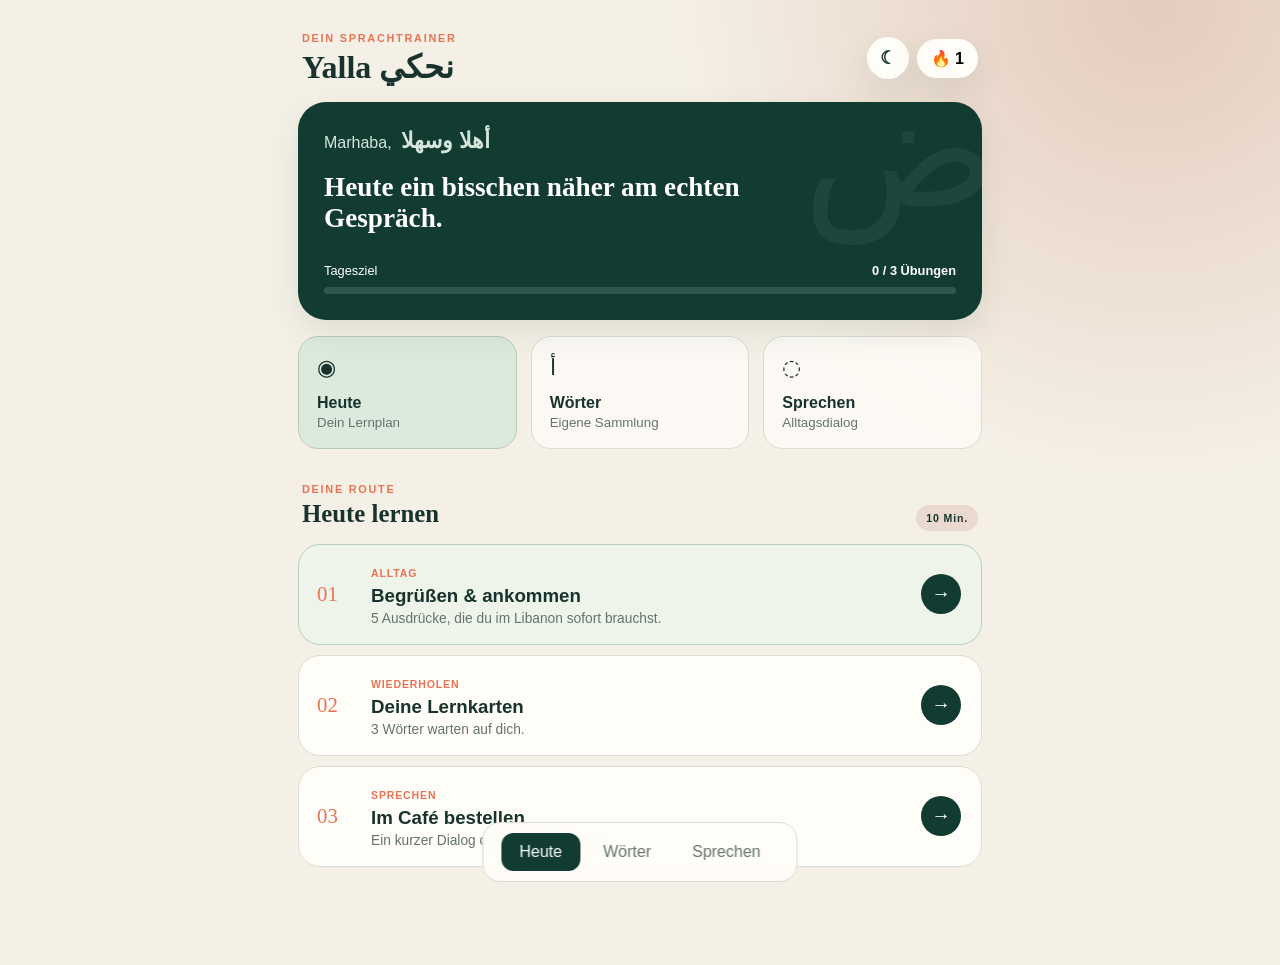
==== commit 465cf26f: "fix: remove duplicated page markup" ====
--- a/index.html
+++ b/index.html
@@ -100,105 +100,3 @@
   <script src="app.js?v=2"></script>
 </body>
 </html>
-<!doctype html>
-<html lang="de">
-<head>
-  <meta charset="UTF-8">
-  <meta name="viewport" content="width=device-width, initial-scale=1, viewport-fit=cover">
-  <meta id="themeColor" name="theme-color" content="#123b32">
-  <meta name="description" content="Libanesisches Arabisch im Alltag lernen">
-  <link rel="manifest" href="manifest.webmanifest">
-  <link rel="icon" href="icon.svg" type="image/svg+xml">
-  <link rel="stylesheet" href="styles.css">
-  <title>Yalla نحكي</title>
-</head>
-<body>
-  <header class="topbar">
-    <div>
-      <span class="eyebrow">DEIN SPRACHTRAINER</span>
-      <h1>Yalla <span lang="ar" dir="rtl">نحكي</span></h1>
-    </div>
-    <div class="top-actions">
-      <button id="themeToggle" class="theme-toggle" type="button" aria-label="Dunkelmodus einschalten" aria-pressed="false"><span class="theme-icon" aria-hidden="true">☾</span></button>
-      <button id="streak" class="streak" aria-label="Lernserie">🔥 <span>1</span></button>
-    </div>
-  </header>
-
-  <main>
-    <section class="hero">
-      <p class="salutation">Marhaba, <strong>أهلا وسهلا</strong></p>
-      <h2>Heute ein bisschen näher am echten Gespräch.</h2>
-      <div class="progress-wrap" aria-label="Tagesfortschritt">
-        <div class="progress-copy"><span>Tagesziel</span><strong id="progressText">0 / 3 Übungen</strong></div>
-        <div class="progress"><span id="progressBar"></span></div>
-      </div>
-    </section>
-
-    <section class="quick-grid" aria-label="Lernbereiche">
-      <button class="mode-card active" data-view="today"><span class="mode-icon">◉</span><strong>Heute</strong><small>Dein Lernplan</small></button>
-      <button class="mode-card" data-view="words"><span class="mode-icon">أ</span><strong>Wörter</strong><small>Eigene Sammlung</small></button>
-      <button class="mode-card" data-view="speak"><span class="mode-icon">◌</span><strong>Sprechen</strong><small>Alltagsdialog</small></button>
-    </section>
-
-    <section id="today" class="view active-view">
-      <div class="section-heading"><div><span class="eyebrow">DEINE ROUTE</span><h2>Heute lernen</h2></div><span class="pill">10 Min.</span></div>
-      <article class="lesson-card featured">
-        <div class="lesson-number">01</div>
-        <div><span class="tag">ALLTAG</span><h3>Begrüßen & ankommen</h3><p>5 Ausdrücke, die du im Libanon sofort brauchst.</p></div>
-        <button class="round-action complete-task" aria-label="Lektion abschließen">→</button>
-      </article>
-      <article class="lesson-card">
-        <div class="lesson-number">02</div>
-        <div><span class="tag">WIEDERHOLEN</span><h3>Deine Lernkarten</h3><p id="dueText">3 Wörter warten auf dich.</p></div>
-        <button class="round-action" data-open="words" aria-label="Wörter öffnen">→</button>
-      </article>
-      <article class="lesson-card">
-        <div class="lesson-number">03</div>
-        <div><span class="tag">SPRECHEN</span><h3>Im Café bestellen</h3><p>Ein kurzer Dialog ohne Leistungsdruck.</p></div>
-        <button class="round-action" data-open="speak" aria-label="Dialog öffnen">→</button>
-      </article>
-    </section>
-
-    <section id="words" class="view">
-      <div class="section-heading"><div><span class="eyebrow">MEIN WORTSCHATZ</span><h2>Wörter sammeln</h2></div><button id="addWord" class="primary">+ Wort</button></div>
-      <div id="wordList" class="word-list"></div>
-      <div id="trainer" class="trainer" hidden>
-        <span class="eyebrow">LERNKARTE</span>
-        <p id="cardArabic" class="arabic" lang="ar" dir="rtl"></p>
-        <p id="cardLatin" class="latin"></p>
-        <button id="reveal" class="secondary">Bedeutung zeigen</button>
-        <p id="cardGerman" class="meaning" hidden></p>
-        <div id="rating" class="rating" hidden><button data-rate="again">Noch üben</button><button data-rate="known">Gewusst</button></div>
-      </div>
-      <button id="startCards" class="wide-action">Lernkarten starten</button>
-    </section>
-
-    <section id="speak" class="view">
-      <div class="section-heading"><div><span class="eyebrow">ECHTE SITUATION</span><h2>Im Café</h2></div><span class="pill">A1</span></div>
-      <div class="conversation">
-        <div class="bubble partner"><small>Bedienung</small><p lang="ar" dir="rtl">أهلا! شو بتحب تشرب؟</p><span>Ahla! Schu btehebb tischrab?</span><em>Hallo! Was möchtest du trinken?</em></div>
-        <div class="bubble me"><small>Du</small><p lang="ar" dir="rtl">بدي قهوة، لو سمحت.</p><span>Baddé ahwe, law samaht.</span><em>Ich möchte einen Kaffee, bitte.</em></div>
-      </div>
-      <button id="micButton" class="mic"><span>●</span> Antwort üben</button>
-      <p id="micStatus" class="hint">Im Prototyp hörst du die Antwort und sprichst sie laut nach.</p>
-    </section>
-  </main>
-
-  <dialog id="wordDialog">
-    <form id="wordForm" method="dialog">
-      <div class="dialog-head"><h2>Neues Wort</h2><button value="cancel" aria-label="Schließen">×</button></div>
-      <label>Arabisch<input id="arabicInput" lang="ar" dir="rtl" required placeholder="مثلاً: مرحبا"></label>
-      <label>Lautschrift<input id="latinInput" required placeholder="Marhaba"></label>
-      <label>Deutsch<input id="germanInput" required placeholder="Hallo"></label>
-      <button class="primary" value="default">Speichern</button>
-    </form>
-  </dialog>
-
-  <nav class="bottom-nav" aria-label="Hauptnavigation">
-    <button class="active" data-view="today">Heute</button>
-    <button data-view="words">Wörter</button>
-    <button data-view="speak">Sprechen</button>
-  </nav>
-  <script src="app.js"></script>
-</body>
-</html>
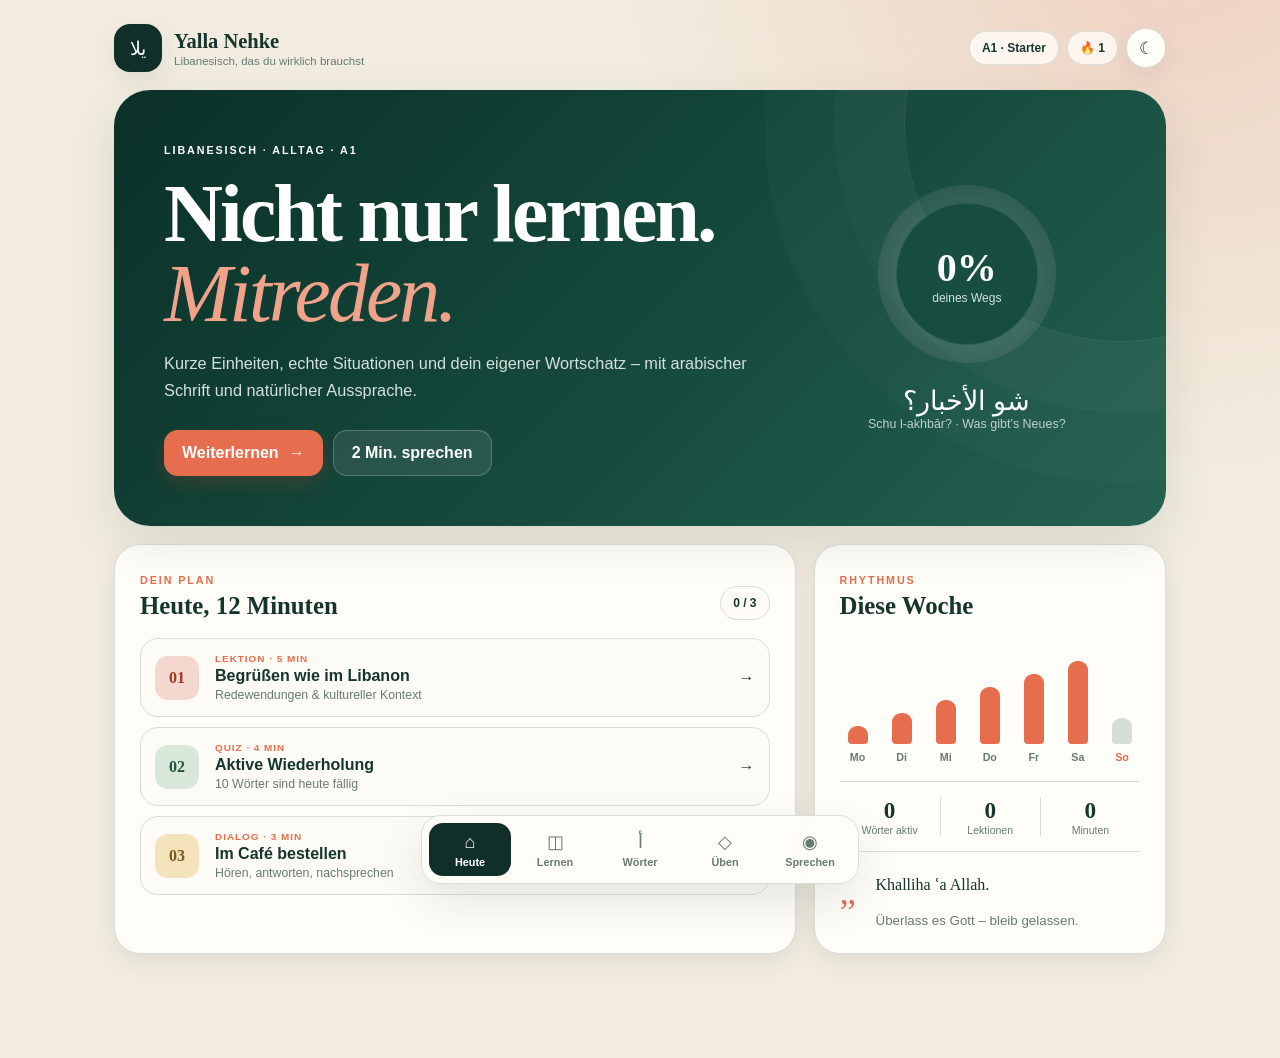
==== commit 7899e82a: "feat: launch expanded Lebanese learning experience Adds structured lessons, 36 core words, flashcard" ====
--- a/index.html
+++ b/index.html
@@ -3,100 +3,187 @@
 <head>
   <meta charset="UTF-8">
   <meta name="viewport" content="width=device-width, initial-scale=1, viewport-fit=cover">
-  <meta id="themeColor" name="theme-color" content="#123b32">
-  <meta name="description" content="Libanesisches Arabisch im Alltag lernen">
-  <link rel="manifest" href="manifest.webmanifest">
+  <meta id="themeColor" name="theme-color" content="#102f29">
+  <meta name="description" content="Yalla Nehke – libanesisches Arabisch sprechen, verstehen, lesen und schreiben">
+  <link rel="manifest" href="manifest.webmanifest?v=4">
   <link rel="icon" href="icon.svg" type="image/svg+xml">
-  <link rel="stylesheet" href="styles.css?v=2">
-  <title>Yalla نحكي</title>
+  <link rel="stylesheet" href="styles.css?v=4">
+  <script>try{document.documentElement.dataset.theme=localStorage.getItem('yalla-theme')||((matchMedia('(prefers-color-scheme: dark)').matches)?'dark':'light')}catch(e){}</script>
+  <script defer src="app.js?v=4"></script>
+  <title>Yalla Nehke – Libanesisch lernen</title>
 </head>
 <body>
-  <header class="topbar">
-    <div>
-      <span class="eyebrow">DEIN SPRACHTRAINER</span>
-      <h1>Yalla <span lang="ar" dir="rtl">نحكي</span></h1>
-    </div>
-    <div class="top-actions">
-      <button id="themeToggle" class="theme-toggle" type="button" aria-label="Dunkelmodus einschalten" aria-pressed="false"><span class="theme-icon" aria-hidden="true">☾</span></button>
-      <button id="streak" class="streak" aria-label="Lernserie">🔥 <span>1</span></button>
+  <header class="app-header">
+    <a class="brand" href="#dashboard" data-view="dashboard" aria-label="Zur Startseite">
+      <span class="brand-mark" lang="ar">يلا</span>
+      <span><strong>Yalla Nehke</strong><small>Libanesisch, das du wirklich brauchst</small></span>
+    </a>
+    <div class="header-actions">
+      <span class="level-chip">A1 · Starter</span>
+      <span class="streak-chip" title="Lernserie">🔥 <b id="streakCount">1</b></span>
+      <button id="themeToggle" class="icon-button" type="button" aria-label="Dunkelmodus einschalten" aria-pressed="false"><span aria-hidden="true">☾</span></button>
     </div>
   </header>
 
-  <main>
-    <section class="hero">
-      <p class="salutation">Marhaba, <strong>أهلا وسهلا</strong></p>
-      <h2>Heute ein bisschen näher am echten Gespräch.</h2>
-      <div class="progress-wrap" aria-label="Tagesfortschritt">
-        <div class="progress-copy"><span>Tagesziel</span><strong id="progressText">0 / 3 Übungen</strong></div>
-        <div class="progress"><span id="progressBar"></span></div>
+  <main class="app-shell">
+    <section id="dashboard" class="view active-view" aria-labelledby="dashboardTitle">
+      <div class="hero">
+        <div class="hero-copy">
+          <span class="kicker">LIBANESISCH · ALLTAG · A1</span>
+          <h1 id="dashboardTitle">Nicht nur lernen.<br><em>Mitreden.</em></h1>
+          <p>Kurze Einheiten, echte Situationen und dein eigener Wortschatz – mit arabischer Schrift und natürlicher Aussprache.</p>
+          <div class="hero-actions">
+            <button class="button primary" data-view="learn">Weiterlernen <span>→</span></button>
+            <button class="button ghost-on-dark" data-view="speak">2 Min. sprechen</button>
+          </div>
+        </div>
+        <div class="hero-progress" aria-label="Gesamtfortschritt">
+          <div class="progress-ring" id="progressRing"><strong id="progressPercent">0%</strong><small>deines Wegs</small></div>
+          <div class="hero-word" lang="ar" dir="rtl">شو الأخبار؟</div>
+          <span>Schu l-akhbār? · Was gibt’s Neues?</span>
+        </div>
+      </div>
+
+      <div class="dashboard-grid">
+        <section class="panel daily-panel">
+          <div class="section-head">
+            <div><span class="kicker coral">DEIN PLAN</span><h2>Heute, 12 Minuten</h2></div>
+            <span class="counter" id="dailyCounter">0 / 3</span>
+          </div>
+          <div class="route-list">
+            <button class="route-card" data-view="learn">
+              <span class="route-icon coral-bg">01</span><span><small>LEKTION · 5 MIN</small><strong>Begrüßen wie im Libanon</strong><em>Redewendungen & kultureller Kontext</em></span><b>→</b>
+            </button>
+            <button class="route-card" data-view="practice">
+              <span class="route-icon mint-bg">02</span><span><small>QUIZ · 4 MIN</small><strong>Aktive Wiederholung</strong><em id="dueWords">10 Wörter sind heute fällig</em></span><b>→</b>
+            </button>
+            <button class="route-card" data-view="speak">
+              <span class="route-icon gold-bg">03</span><span><small>DIALOG · 3 MIN</small><strong>Im Café bestellen</strong><em>Hören, antworten, nachsprechen</em></span><b>→</b>
+            </button>
+          </div>
+        </section>
+
+        <aside class="panel week-panel">
+          <div class="section-head"><div><span class="kicker coral">RHYTHMUS</span><h2>Diese Woche</h2></div></div>
+          <div class="week-chart" id="weekChart"></div>
+          <div class="mini-stats">
+            <div><strong id="knownStat">0</strong><span>Wörter aktiv</span></div>
+            <div><strong id="lessonStat">0</strong><span>Lektionen</span></div>
+            <div><strong id="minuteStat">0</strong><span>Minuten</span></div>
+          </div>
+          <blockquote><span>„</span><p>Khalliha ʿa Allah.</p><small>Überlass es Gott – bleib gelassen.</small></blockquote>
+        </aside>
       </div>
     </section>
 
-    <section class="quick-grid" aria-label="Lernbereiche">
-      <button class="mode-card active" data-view="today"><span class="mode-icon">◉</span><strong>Heute</strong><small>Dein Lernplan</small></button>
-      <button class="mode-card" data-view="words"><span class="mode-icon">أ</span><strong>Wörter</strong><small>Eigene Sammlung</small></button>
-      <button class="mode-card" data-view="speak"><span class="mode-icon">◌</span><strong>Sprechen</strong><small>Alltagsdialog</small></button>
+    <section id="learn" class="view" aria-labelledby="learnTitle">
+      <div class="page-intro">
+        <div><span class="kicker coral">DEIN LERNWEG</span><h1 id="learnTitle">Vom ersten Marhaba<br>zum echten Gespräch.</h1></div>
+        <div class="path-summary"><strong id="pathProgress">0 / 6</strong><span>Module abgeschlossen</span></div>
+      </div>
+      <div class="module-grid" id="moduleGrid"></div>
+      <section class="panel phrase-bank">
+        <div class="section-head"><div><span class="kicker coral">SOFORT NÜTZLICH</span><h2>Sätze für heute</h2></div><span class="soft-chip">Tippen zum Hören</span></div>
+        <div id="dailyPhrases" class="phrase-grid"></div>
+      </section>
     </section>
 
-    <section id="today" class="view active-view">
-      <div class="section-heading"><div><span class="eyebrow">DEINE ROUTE</span><h2>Heute lernen</h2></div><span class="pill">10 Min.</span></div>
-      <article class="lesson-card featured">
-        <div class="lesson-number">01</div>
-        <div><span class="tag">ALLTAG</span><h3>Begrüßen & ankommen</h3><p>5 Ausdrücke, die du im Libanon sofort brauchst.</p></div>
-        <button class="round-action complete-task" aria-label="Lektion abschließen">→</button>
-      </article>
-      <article class="lesson-card">
-        <div class="lesson-number">02</div>
-        <div><span class="tag">WIEDERHOLEN</span><h3>Deine Lernkarten</h3><p id="dueText">3 Wörter warten auf dich.</p></div>
-        <button class="round-action" data-open="words" aria-label="Wörter öffnen">→</button>
-      </article>
-      <article class="lesson-card">
-        <div class="lesson-number">03</div>
-        <div><span class="tag">SPRECHEN</span><h3>Im Café bestellen</h3><p>Ein kurzer Dialog ohne Leistungsdruck.</p></div>
-        <button class="round-action" data-open="speak" aria-label="Dialog öffnen">→</button>
-      </article>
+    <section id="vocab" class="view" aria-labelledby="vocabTitle">
+      <div class="page-intro compact">
+        <div><span class="kicker coral">DEINE WORTWELT</span><h1 id="vocabTitle">Wörter sammeln.<br>Zusammenhänge sehen.</h1></div>
+        <div class="intro-actions"><button class="button secondary" id="startCards">Lernkarten</button><button class="button primary" id="addWord">+ Eigenes Wort</button></div>
+      </div>
+      <div class="vocab-toolbar panel">
+        <label class="search-field"><span>⌕</span><input id="wordSearch" type="search" placeholder="Arabisch, Lautschrift oder Deutsch suchen"></label>
+        <div id="categoryFilters" class="filter-row"></div>
+      </div>
+      <section id="flashcardArea" class="flashcard-area" hidden>
+        <div class="flashcard" id="flashcard">
+          <span class="kicker">LERNKARTE <b id="cardPosition"></b></span>
+          <button class="sound-button" id="speakCard" aria-label="Wort anhören">▶</button>
+          <p class="card-arabic" id="cardArabic" lang="ar" dir="rtl"></p>
+          <p class="card-latin" id="cardLatin"></p>
+          <div id="cardAnswer" class="card-answer" hidden><strong id="cardGerman"></strong><p id="cardExample"></p></div>
+          <button class="button light-wide" id="revealCard">Bedeutung zeigen</button>
+          <div id="cardRatings" class="rating-row" hidden><button data-rating="again">↺ Nochmal</button><button data-rating="hard">◔ Schwierig</button><button data-rating="known">✓ Gewusst</button></div>
+        </div>
+      </section>
+      <div class="vocab-meta"><span id="vocabCount"></span><span><b class="status-dot"></b> Lokal auf deinem Gerät gespeichert</span></div>
+      <div id="wordList" class="word-table"></div>
     </section>
 
-    <section id="words" class="view">
-      <div class="section-heading"><div><span class="eyebrow">MEIN WORTSCHATZ</span><h2>Wörter sammeln</h2></div><button id="addWord" class="primary">+ Wort</button></div>
-      <div id="wordList" class="word-list"></div>
-      <div id="trainer" class="trainer" hidden>
-        <span class="eyebrow">LERNKARTE</span>
-        <p id="cardArabic" class="arabic" lang="ar" dir="rtl"></p>
-        <p id="cardLatin" class="latin"></p>
-        <button id="reveal" class="secondary">Bedeutung zeigen</button>
-        <p id="cardGerman" class="meaning" hidden></p>
-        <div id="rating" class="rating" hidden><button data-rate="again">Noch üben</button><button data-rate="known">Gewusst</button></div>
+    <section id="practice" class="view" aria-labelledby="practiceTitle">
+      <div class="page-intro compact">
+        <div><span class="kicker coral">AKTIV ABRUFEN</span><h1 id="practiceTitle">Üben, bis es sitzt.</h1></div>
+        <div class="segmented" role="tablist"><button class="active" data-practice="quiz">Wortquiz</button><button data-practice="script">Schrift</button></div>
       </div>
-      <button id="startCards" class="wide-action">Lernkarten starten</button>
+      <section id="quizPanel" class="practice-panel active-practice">
+        <div class="quiz-layout">
+          <div class="quiz-card panel">
+            <div class="quiz-top"><span class="kicker coral">WAS BEDEUTET DAS?</span><span id="quizScore">0 richtig</span></div>
+            <button class="sound-button dark" id="speakQuiz" aria-label="Quizwort anhören">▶</button>
+            <p id="quizArabic" class="quiz-arabic" lang="ar" dir="rtl"></p>
+            <p id="quizLatin" class="quiz-latin"></p>
+            <div id="quizOptions" class="quiz-options"></div>
+            <p id="quizFeedback" class="quiz-feedback" aria-live="polite"></p>
+            <button id="nextQuiz" class="button primary" hidden>Nächste Frage →</button>
+          </div>
+          <aside class="panel coach-card"><span class="coach-icon">✦</span><span class="kicker coral">LERN-TIPP</span><h2>Erst laut sagen,<br>dann antworten.</h2><p>Aktives Erinnern und lautes Sprechen verankern Wörter besser als bloßes Wiederlesen.</p><div class="score-block"><strong id="sessionScore">0 / 0</strong><span>in dieser Runde</span></div></aside>
+        </div>
+      </section>
+      <section id="scriptPanel" class="practice-panel">
+        <div class="panel script-course">
+          <div class="section-head"><div><span class="kicker coral">ARABISCHE SCHRIFT</span><h2>Buchstaben erkennen und verbinden</h2></div><span class="soft-chip">10 Starter</span></div>
+          <div id="letterGrid" class="letter-grid"></div>
+          <div id="letterDetail" class="letter-detail"><div class="big-letter" lang="ar">ا</div><div><span class="kicker coral">ALIF</span><h3>ا · ā / a</h3><p>Alif verbindet sich nicht mit dem folgenden Buchstaben. Tippe einen Buchstaben an, um seine Formen zu sehen.</p></div></div>
+        </div>
+      </section>
     </section>
 
-    <section id="speak" class="view">
-      <div class="section-heading"><div><span class="eyebrow">ECHTE SITUATION</span><h2>Im Café</h2></div><span class="pill">A1</span></div>
-      <div class="conversation">
-        <div class="bubble partner"><small>Bedienung</small><p lang="ar" dir="rtl">أهلا! شو بتحب تشرب؟</p><span>Ahla! Schu btehebb tischrab?</span><em>Hallo! Was möchtest du trinken?</em></div>
-        <div class="bubble me"><small>Du</small><p lang="ar" dir="rtl">بدي قهوة، لو سمحت.</p><span>Baddé ahwe, law samaht.</span><em>Ich möchte einen Kaffee, bitte.</em></div>
+    <section id="speak" class="view" aria-labelledby="speakTitle">
+      <div class="page-intro compact">
+        <div><span class="kicker coral">DIALOGTRAINER</span><h1 id="speakTitle">Rein in die Situation.</h1></div>
+        <button id="playDialogue" class="button secondary">▶ Dialog anhören</button>
       </div>
-      <button id="micButton" class="mic"><span>●</span> Antwort üben</button>
-      <p id="micStatus" class="hint">Im Prototyp hörst du die Antwort und sprichst sie laut nach.</p>
+      <div id="scenarioTabs" class="scenario-tabs"></div>
+      <div class="speak-layout">
+        <section class="phone panel">
+          <div class="phone-head"><span class="avatar">ر</span><div><strong id="scenarioPartner">Rami</strong><small id="scenarioPlace">Café in Beirut</small></div><span class="live-dot">● LIVE</span></div>
+          <div id="conversation" class="conversation"></div>
+          <div id="responseOptions" class="response-options"></div>
+        </section>
+        <aside class="panel pronunciation-card">
+          <span class="kicker coral">AUSSPRACHE</span><h2>Sprich deinen Satz</h2><p id="targetPhrase">Wähle im Dialog eine Antwort aus.</p>
+          <button id="recordButton" class="record-button"><span>●</span><b>Aufnahme starten</b></button>
+          <div id="speechResult" class="speech-result" aria-live="polite">Deine erkannte Antwort erscheint hier.</div>
+          <p class="privacy-note">Die Aufnahme wird nur vom Sprachdienst deines Browsers verarbeitet und von dieser App nicht gespeichert.</p>
+        </aside>
+      </div>
     </section>
   </main>
 
-  <dialog id="wordDialog">
-    <form id="wordForm" method="dialog">
-      <div class="dialog-head"><h2>Neues Wort</h2><button value="cancel" aria-label="Schließen">×</button></div>
+  <nav class="bottom-nav" aria-label="Hauptnavigation">
+    <button class="active" data-view="dashboard"><span>⌂</span><b>Heute</b></button>
+    <button data-view="learn"><span>◫</span><b>Lernen</b></button>
+    <button data-view="vocab"><span>أ</span><b>Wörter</b></button>
+    <button data-view="practice"><span>◇</span><b>Üben</b></button>
+    <button data-view="speak"><span>◉</span><b>Sprechen</b></button>
+  </nav>
+
+  <dialog id="wordDialog" class="modal">
+    <form id="wordForm">
+      <div class="modal-head"><div><span class="kicker coral">PERSÖNLICHER WORTSCHATZ</span><h2>Neues Wort</h2></div><button type="button" data-close="wordDialog" aria-label="Schließen">×</button></div>
       <label>Arabisch<input id="arabicInput" lang="ar" dir="rtl" required placeholder="مثلاً: مرحبا"></label>
       <label>Lautschrift<input id="latinInput" required placeholder="Marhaba"></label>
       <label>Deutsch<input id="germanInput" required placeholder="Hallo"></label>
-      <button class="primary" value="default">Speichern</button>
+      <label>Kategorie<select id="categoryInput"><option>Eigene Wörter</option><option>Begrüßung</option><option>Familie</option><option>Essen & Café</option><option>Unterwegs</option></select></label>
+      <button class="button primary wide" type="submit">Wort speichern</button>
     </form>
   </dialog>
 
-  <nav class="bottom-nav" aria-label="Hauptnavigation">
-    <button class="active" data-view="today">Heute</button>
-    <button data-view="words">Wörter</button>
-    <button data-view="speak">Sprechen</button>
-  </nav>
-  <script src="app.js?v=2"></script>
+  <dialog id="lessonDialog" class="modal lesson-modal">
+    <div id="lessonContent"></div>
+  </dialog>
+  <div id="toast" class="toast" role="status" aria-live="polite"></div>
 </body>
 </html>
--- a/styles.css
+++ b/styles.css
@@ -1,24 +1,3 @@
-:root{--ink:#18332d;--forest:#123b32;--mint:#dceade;--cream:#f5f0e6;--paper:#fffdf8;--coral:#e77355;--line:#d8ddd5;--muted:#64736f;--shadow:0 12px 32px rgba(22,55,46,.10)}
-*{box-sizing:border-box}html{background:var(--cream);color:var(--ink);font-family:Inter,ui-sans-serif,-apple-system,BlinkMacSystemFont,"Segoe UI",sans-serif}body{margin:0;min-height:100vh;padding:env(safe-area-inset-top) 0 calc(88px + env(safe-area-inset-bottom));background:radial-gradient(circle at 90% 0,#e4cbbd 0,transparent 32%),var(--cream)}button,input{font:inherit}button{cursor:pointer}.topbar{max-width:720px;margin:auto;padding:28px 22px 14px;display:flex;align-items:center;justify-content:space-between}.eyebrow{font-size:.68rem;font-weight:800;letter-spacing:.16em;color:var(--coral)}h1{font-family:Georgia,serif;font-size:2rem;margin:2px 0}.streak{border:0;background:var(--paper);border-radius:999px;padding:10px 14px;box-shadow:var(--shadow);font-weight:800}main{max-width:720px;margin:auto;padding:0 18px}.hero{background:var(--forest);color:white;border-radius:28px;padding:26px;box-shadow:var(--shadow);position:relative;overflow:hidden}.hero:after{content:"ض";position:absolute;font-family:serif;font-size:10rem;opacity:.06;right:-14px;top:-45px}.salutation{margin:0;color:#d6e5dc}.salutation strong{font-size:1.35rem;margin-left:5px}.hero h2{font-family:Georgia,serif;font-size:1.7rem;line-height:1.15;max-width:480px;margin:18px 0 28px}.progress-copy{display:flex;justify-content:space-between;font-size:.8rem}.progress{height:7px;margin-top:9px;background:#31564e;border-radius:10px;overflow:hidden}.progress span{display:block;height:100%;width:0;background:#f4b49d;transition:.35s}.quick-grid{display:grid;grid-template-columns:repeat(3,1fr);gap:10px;margin:16px 0 30px}.mode-card{border:1px solid var(--line);background:rgba(255,253,248,.75);border-radius:20px;padding:15px 10px;text-align:left;color:var(--ink)}.mode-card.active{background:var(--mint);border-color:#b5ccb9}.mode-card span,.mode-card strong,.mode-card small{display:block}.mode-icon{font-family:Georgia,serif;font-size:1.35rem;margin-bottom:13px}.mode-card small{color:var(--muted);margin-top:3px}.view{display:none}.active-view{display:block}.section-heading{display:flex;justify-content:space-between;align-items:flex-end;margin:0 4px 13px}.section-heading h2{font-family:Georgia,serif;margin:3px 0;font-size:1.55rem}.pill,.tag{font-size:.66rem;font-weight:800;letter-spacing:.08em}.pill{background:#ead9cf;border-radius:99px;padding:7px 10px}.lesson-card{display:grid;grid-template-columns:42px 1fr 42px;gap:12px;align-items:center;background:var(--paper);border:1px solid var(--line);border-radius:22px;padding:18px;margin:10px 0}.lesson-card.featured{border-color:#b9cfc0;background:#eef4ea}.lesson-number{font-family:Georgia,serif;color:var(--coral);font-size:1.3rem}.lesson-card h3{margin:4px 0}.lesson-card p{margin:0;color:var(--muted);font-size:.86rem}.tag{color:var(--coral)}.round-action{width:40px;height:40px;border-radius:50%;border:0;background:var(--forest);color:white;font-size:1.2rem}.primary,.secondary,.wide-action,.mic{border:0;border-radius:14px;padding:12px 16px;font-weight:750}.primary,.wide-action,.mic{background:var(--coral);color:white}.secondary{background:var(--mint);color:var(--forest)}.word-list{display:grid;gap:9px}.word-row{background:var(--paper);border:1px solid var(--line);border-radius:18px;padding:14px 16px;display:grid;grid-template-columns:1fr auto;align-items:center}.word-row .arabic{font-size:1.45rem;margin:0}.word-row p{margin:3px 0;color:var(--muted)}.word-row button{border:0;background:transparent;color:var(--coral);font-size:1.2rem}.wide-action{width:100%;margin:16px 0}.trainer{background:var(--forest);color:white;text-align:center;padding:28px;border-radius:26px}.trainer .arabic{font-size:3rem;margin:24px 0 6px}.trainer .latin{color:#c9ddd4}.meaning{font-size:1.3rem}.rating{display:flex;gap:10px;margin-top:20px}.rating button{flex:1;border:0;border-radius:12px;padding:12px}.conversation{display:grid;gap:13px}.bubble{max-width:88%;padding:16px;border-radius:20px;background:var(--paper);border:1px solid var(--line)}.bubble.me{margin-left:auto;background:var(--mint)}.bubble small,.bubble span,.bubble em{display:block}.bubble small{color:var(--coral);font-weight:800}.bubble p{font-size:1.5rem;margin:8px 0}.bubble span{font-weight:650}.bubble em{color:var(--muted);font-size:.84rem;margin-top:5px}.mic{display:block;margin:22px auto 8px}.mic.listening{background:var(--forest)}.hint{text-align:center;color:var(--muted);font-size:.82rem}.bottom-nav{position:fixed;z-index:5;bottom:0;left:0;right:0;padding:10px 18px calc(10px + env(safe-area-inset-bottom));background:rgba(255,253,248,.92);backdrop-filter:blur(15px);display:flex;justify-content:center;gap:5px;border-top:1px solid var(--line)}.bottom-nav button{border:0;background:transparent;padding:10px 18px;border-radius:12px;color:var(--muted)}.bottom-nav button.active{background:var(--forest);color:white}dialog{border:0;border-radius:24px;padding:0;width:min(90%,420px);box-shadow:0 25px 80px #17342d55}dialog::backdrop{background:#102b2677;backdrop-filter:blur(4px)}form{padding:22px}.dialog-head{display:flex;justify-content:space-between}.dialog-head h2{margin:0}.dialog-head button{border:0;background:transparent;font-size:1.5rem}label{display:grid;gap:6px;margin:16px 0;font-weight:700}input{border:1px solid var(--line);border-radius:12px;padding:12px;background:#fbfaf6;font-size:1rem}@media(min-width:700px){.bottom-nav{left:50%;right:auto;transform:translateX(-50%);bottom:18px;border:1px solid var(--line);border-radius:18px;width:auto}.quick-grid{gap:14px}.mode-card{padding:18px}}
-
-
-/* Color theme toggle */
-.top-actions{display:flex;align-items:center;gap:8px}
-.theme-toggle{display:grid;place-items:center;width:42px;height:42px;padding:0;border:0;border-radius:999px;background:var(--paper);color:var(--ink);box-shadow:var(--shadow);font-size:1.15rem;font-weight:800;transition:transform .2s,background-color .25s,color .25s}
-.theme-toggle:hover{transform:translateY(-1px)}
-.theme-toggle:focus-visible{outline:3px solid color-mix(in srgb,var(--coral) 55%,transparent);outline-offset:2px}
-html[data-theme="dark"]{color-scheme:dark;--ink:#edf6f1;--forest:#1b5145;--mint:#244a40;--cream:#0d1d19;--paper:#142923;--coral:#f08a6d;--line:#2e4941;--muted:#a7bbb4;--shadow:0 14px 34px rgba(0,0,0,.28)}
-html,body,.mode-card,.lesson-card,.word-row,.bubble,.bottom-nav,dialog,input,.pill,.theme-toggle,.streak{transition:background-color .25s,color .25s,border-color .25s}
-html[data-theme="dark"] body{background:radial-gradient(circle at 90% 0,#462e29 0,transparent 32%),var(--cream)}
-html[data-theme="dark"] .mode-card{background:rgba(20,41,35,.82)}
-html[data-theme="dark"] .mode-card.active{border-color:#31584c}
-html[data-theme="dark"] .lesson-card.featured{background:#19372f;border-color:#31584c}
-html[data-theme="dark"] .pill{background:#49342f}
-html[data-theme="dark"] .bottom-nav{background:rgba(13,29,25,.94)}
-html[data-theme="dark"] dialog{background:var(--paper);color:var(--ink);border:1px solid var(--line)}
-html[data-theme="dark"] input{background:#10231e;color:var(--ink)}
-html[data-theme="dark"] .dialog-head button{color:var(--ink)}
-html[data-theme="dark"] .secondary{color:var(--ink)}
-@media(prefers-reduced-motion:reduce){html,body,.mode-card,.lesson-card,.word-row,.bubble,.bottom-nav,dialog,input,.pill,.theme-toggle,.streak{transition:none}}
-:root{--ink:#18332d;--forest:#123b32;--mint:#dceade;--cream:#f5f0e6;--paper:#fffdf8;--coral:#e77355;--line:#d8ddd5;--muted:#64736f;--shadow:0 12px 32px rgba(22,55,46,.10)}
-*{box-sizing:border-box}html{background:var(--cream);color:var(--ink);font-family:Inter,ui-sans-serif,-apple-system,BlinkMacSystemFont,"Segoe UI",sans-serif}body{margin:0;min-height:100vh;padding:env(safe-area-inset-top) 0 calc(88px + env(safe-area-inset-bottom));background:radial-gradient(circle at 90% 0,#e4cbbd 0,transparent 32%),var(--cream)}button,input{font:inherit}button{cursor:pointer}.topbar{max-width:720px;margin:auto;padding:28px 22px 14px;display:flex;align-items:center;justify-content:space-between}.eyebrow{font-size:.68rem;font-weight:800;letter-spacing:.16em;color:var(--coral)}h1{font-family:Georgia,serif;font-size:2rem;margin:2px 0}.streak{border:0;background:var(--paper);border-radius:999px;padding:10px 14px;box-shadow:var(--shadow);font-weight:800}main{max-width:720px;margin:auto;padding:0 18px}.hero{background:var(--forest);color:white;border-radius:28px;padding:26px;box-shadow:var(--shadow);position:relative;overflow:hidden}.hero:after{content:"ض";position:absolute;font-family:serif;font-size:10rem;opacity:.06;right:-14px;top:-45px}.salutation{margin:0;color:#d6e5dc}.salutation strong{font-size:1.35rem;margin-left:5px}.hero h2{font-family:Georgia,serif;font-size:1.7rem;line-height:1.15;max-width:480px;margin:18px 0 28px}.progress-copy{display:flex;justify-content:space-between;font-size:.8rem}.progress{height:7px;margin-top:9px;background:#31564e;border-radius:10px;overflow:hidden}.progress span{display:block;height:100%;width:0;background:#f4b49d;transition:.35s}.quick-grid{display:grid;grid-template-columns:repeat(3,1fr);gap:10px;margin:16px 0 30px}.mode-card{border:1px solid var(--line);background:rgba(255,253,248,.75);border-radius:20px;padding:15px 10px;text-align:left;color:var(--ink)}.mode-card.active{background:var(--mint);border-color:#b5ccb9}.mode-card span,.mode-card strong,.mode-card small{display:block}.mode-icon{font-family:Georgia,serif;font-size:1.35rem;margin-bottom:13px}.mode-card small{color:var(--muted);margin-top:3px}.view{display:none}.active-view{display:block}.section-heading{display:flex;justify-content:space-between;align-items:flex-end;margin:0 4px 13px}.section-heading h2{font-family:Georgia,serif;margin:3px 0;font-size:1.55rem}.pill,.tag{font-size:.66rem;font-weight:800;letter-spacing:.08em}.pill{background:#ead9cf;border-radius:99px;padding:7px 10px}.lesson-card{display:grid;grid-template-columns:42px 1fr 42px;gap:12px;align-items:center;background:var(--paper);border:1px solid var(--line);border-radius:22px;padding:18px;margin:10px 0}.lesson-card.featured{border-color:#b9cfc0;background:#eef4ea}.lesson-number{font-family:Georgia,serif;color:var(--coral);font-size:1.3rem}.lesson-card h3{margin:4px 0}.lesson-card p{margin:0;color:var(--muted);font-size:.86rem}.tag{color:var(--coral)}.round-action{width:40px;height:40px;border-radius:50%;border:0;background:var(--forest);color:white;font-size:1.2rem}.primary,.secondary,.wide-action,.mic{border:0;border-radius:14px;padding:12px 16px;font-weight:750}.primary,.wide-action,.mic{background:var(--coral);color:white}.secondary{background:var(--mint);color:var(--forest)}.word-list{display:grid;gap:9px}.word-row{background:var(--paper);border:1px solid var(--line);border-radius:18px;padding:14px 16px;display:grid;grid-template-columns:1fr auto;align-items:center}.word-row .arabic{font-size:1.45rem;margin:0}.word-row p{margin:3px 0;color:var(--muted)}.word-row button{border:0;background:transparent;color:var(--coral);font-size:1.2rem}.wide-action{width:100%;margin:16px 0}.trainer{background:var(--forest);color:white;text-align:center;padding:28px;border-radius:26px}.trainer .arabic{font-size:3rem;margin:24px 0 6px}.trainer .latin{color:#c9ddd4}.meaning{font-size:1.3rem}.rating{display:flex;gap:10px;margin-top:20px}.rating button{flex:1;border:0;border-radius:12px;padding:12px}.conversation{display:grid;gap:13px}.bubble{max-width:88%;padding:16px;border-radius:20px;background:var(--paper);border:1px solid var(--line)}.bubble.me{margin-left:auto;background:var(--mint)}.bubble small,.bubble span,.bubble em{display:block}.bubble small{color:var(--coral);font-weight:800}.bubble p{font-size:1.5rem;margin:8px 0}.bubble span{font-weight:650}.bubble em{color:var(--muted);font-size:.84rem;margin-top:5px}.mic{display:block;margin:22px auto 8px}.mic.listening{background:var(--forest)}.hint{text-align:center;color:var(--muted);font-size:.82rem}.bottom-nav{position:fixed;z-index:5;bottom:0;left:0;right:0;padding:10px 18px calc(10px + env(safe-area-inset-bottom));background:rgba(255,253,248,.92);backdrop-filter:blur(15px);display:flex;justify-content:center;gap:5px;border-top:1px solid var(--line)}.bottom-nav button{border:0;background:transparent;padding:10px 18px;border-radius:12px;color:var(--muted)}.bottom-nav button.active{background:var(--forest);color:white}dialog{border:0;border-radius:24px;padding:0;width:min(90%,420px);box-shadow:0 25px 80px #17342d55}dialog::backdrop{background:#102b2677;backdrop-filter:blur(4px)}form{padding:22px}.dialog-head{display:flex;justify-content:space-between}.dialog-head h2{margin:0}.dialog-head button{border:0;background:transparent;font-size:1.5rem}label{display:grid;gap:6px;margin:16px 0;font-weight:700}input{border:1px solid var(--line);border-radius:12px;padding:12px;background:#fbfaf6;font-size:1rem}@media(min-width:700px){.bottom-nav{left:50%;right:auto;transform:translateX(-50%);bottom:18px;border:1px solid var(--line);border-radius:18px;width:auto}.quick-grid{gap:14px}.mode-card{padding:18px}}
+:root{color-scheme:light;--bg:#f1ecdf;--surface:#fffdf8;--surface-2:#e8efe6;--ink:#15352d;--muted:#677b74;--forest:#102f29;--forest-2:#1e5145;--coral:#e66d4d;--gold:#e6b85c;--mint:#bad8c2;--line:#d7ded7;--shadow:0 18px 48px rgba(27,55,46,.11);--soft-shadow:0 8px 24px rgba(27,55,46,.08)}
+html[data-theme="dark"]{color-scheme:dark;--bg:#091915;--surface:#122721;--surface-2:#19372f;--ink:#f1f8f4;--muted:#a4bbb3;--forest:#0d2923;--forest-2:#286556;--coral:#f18768;--gold:#e8bd67;--mint:#315c4f;--line:#29463e;--shadow:0 20px 50px rgba(0,0,0,.34);--soft-shadow:0 9px 26px rgba(0,0,0,.25)}
+*{box-sizing:border-box}html{background:var(--bg);color:var(--ink);font-family:Inter,ui-sans-serif,-apple-system,BlinkMacSystemFont,"Segoe UI",sans-serif;scroll-behavior:smooth}body{margin:0;min-height:100vh;padding:env(safe-area-inset-top) 0 calc(104px + env(safe-area-inset-bottom));background:radial-gradient(circle at 92% -8%,color-mix(in srgb,var(--coral) 22%,transparent),transparent 34%),var(--bg);transition:background-color .25s,color .25s}button,input,select{font:inherit}button{cursor:pointer}button:focus-visible,input:focus-visible,select:focus-visible{outline:3px solid color-mix(in srgb,var(--coral) 50%,transparent);outline-offset:2px}.app-header{max-width:1100px;margin:auto;padding:24px 24px 18px;display:flex;align-items:center;justify-content:space-between;gap:18px}.brand{display:flex;align-items:center;gap:12px;color:var(--ink);text-decoration:none}.brand-mark{width:48px;height:48px;display:grid;place-items:center;border-radius:16px;background:var(--forest);color:#fff;font-family:Georgia,serif;font-size:1.2rem;box-shadow:var(--soft-shadow)}.brand strong,.brand small{display:block}.brand strong{font-family:Georgia,serif;font-size:1.28rem}.brand small{color:var(--muted);font-size:.72rem;margin-top:2px}.header-actions{display:flex;align-items:center;gap:8px}.level-chip,.streak-chip,.soft-chip,.counter{border:1px solid var(--line);background:color-mix(in srgb,var(--surface) 82%,transparent);padding:9px 12px;border-radius:999px;font-size:.75rem;font-weight:800}.icon-button{width:40px;height:40px;border-radius:50%;border:1px solid var(--line);background:var(--surface);color:var(--ink);box-shadow:var(--soft-shadow);font-size:1.05rem}.app-shell{max-width:1100px;margin:auto;padding:0 24px}.view{display:none}.active-view{display:block}.hero{min-height:400px;display:grid;grid-template-columns:1.35fr .65fr;align-items:center;gap:34px;padding:50px;border-radius:36px;color:#fff;background:linear-gradient(135deg,#0b3028,#174e40 62%,#256150);box-shadow:var(--shadow);overflow:hidden;position:relative}.hero:before{content:"";position:absolute;width:430px;height:430px;border:1px solid rgba(255,255,255,.09);border-radius:50%;right:-170px;top:-180px;box-shadow:0 0 0 70px rgba(255,255,255,.025),0 0 0 140px rgba(255,255,255,.018)}.hero-copy,.hero-progress{position:relative;z-index:1}.kicker{font-size:.67rem;font-weight:900;letter-spacing:.18em}.kicker.coral{color:var(--coral)}.hero h1,.page-intro h1{font-family:Georgia,serif;line-height:.98;letter-spacing:-.035em}.hero h1{font-size:clamp(2.7rem,7vw,5.1rem);margin:16px 0}.hero h1 em{color:#f1a28a;font-weight:400}.hero-copy>p{max-width:590px;color:#d4e1dc;line-height:1.65;font-size:1.02rem}.hero-actions,.intro-actions{display:flex;gap:10px;flex-wrap:wrap;margin-top:26px}.button{border:0;border-radius:14px;padding:13px 18px;font-weight:850;display:inline-flex;align-items:center;justify-content:center;gap:10px}.button.primary{background:var(--coral);color:#fff;box-shadow:0 8px 18px rgba(196,73,44,.2)}.button.secondary{background:var(--forest);color:#fff}.ghost-on-dark{background:rgba(255,255,255,.09);border:1px solid rgba(255,255,255,.22);color:#fff}.hero-progress{text-align:center;display:grid;justify-items:center}.progress-ring{--progress:0deg;width:178px;height:178px;border-radius:50%;display:grid;place-content:center;background:radial-gradient(circle closest-side,#174e40 78%,transparent 80%),conic-gradient(#f08a69 var(--progress),rgba(255,255,255,.12) 0);box-shadow:inset 0 0 30px rgba(0,0,0,.15)}.progress-ring strong,.progress-ring small{display:block}.progress-ring strong{font-family:Georgia,serif;font-size:2.5rem}.progress-ring small{color:#d2e3dc;font-size:.75rem}.hero-word{font-family:Georgia,serif;font-size:1.7rem;margin-top:22px}.hero-progress>span{color:#bdd2ca;font-size:.78rem}.dashboard-grid{display:grid;grid-template-columns:1.45fr .75fr;gap:18px;margin-top:18px}.panel{background:var(--surface);border:1px solid var(--line);border-radius:26px;box-shadow:var(--soft-shadow)}.daily-panel,.week-panel,.phrase-bank,.vocab-toolbar,.script-course,.quiz-card,.coach-card,.pronunciation-card{padding:25px}.section-head{display:flex;align-items:flex-end;justify-content:space-between;gap:14px;margin-bottom:18px}.section-head h2{font-family:Georgia,serif;margin:4px 0 0;font-size:1.55rem}.route-list{display:grid;gap:10px}.route-card{width:100%;display:grid;grid-template-columns:46px 1fr auto;align-items:center;gap:14px;border:1px solid var(--line);background:color-mix(in srgb,var(--surface) 86%,var(--bg));color:var(--ink);border-radius:18px;padding:14px;text-align:left}.route-card:hover{transform:translateY(-1px);box-shadow:var(--soft-shadow)}.route-card span>*{display:block}.route-card small{color:var(--coral);font-size:.62rem;letter-spacing:.1em;font-weight:900}.route-card strong{margin:3px 0}.route-card em{font-style:normal;color:var(--muted);font-size:.77rem}.route-icon{width:44px;height:44px;border-radius:13px;display:grid;place-items:center;font-family:Georgia,serif;font-weight:800}.coral-bg{background:#f4d7ce;color:#9b3b26}.mint-bg{background:#d7e8da;color:#24533f}.gold-bg{background:#f4e3ba;color:#76581f}html[data-theme="dark"] .coral-bg{background:#563127;color:#ffb39d}html[data-theme="dark"] .mint-bg{background:#294d42;color:#c6e8d7}html[data-theme="dark"] .gold-bg{background:#4b4025;color:#f5d890}.week-chart{height:125px;display:flex;align-items:end;justify-content:space-between;gap:8px;padding-top:12px}.day-bar{flex:1;display:grid;justify-items:center;gap:7px;color:var(--muted);font-size:.67rem}.day-bar i{width:100%;max-width:20px;min-height:8px;border-radius:9px 9px 4px 4px;background:var(--line)}.day-bar.done i{background:var(--coral)}.day-bar.today b{color:var(--coral)}.mini-stats{display:grid;grid-template-columns:repeat(3,1fr);border-top:1px solid var(--line);border-bottom:1px solid var(--line);margin:18px 0;padding:15px 0}.mini-stats div{text-align:center}.mini-stats div+div{border-left:1px solid var(--line)}.mini-stats strong,.mini-stats span{display:block}.mini-stats strong{font-family:Georgia,serif;font-size:1.45rem}.mini-stats span{color:var(--muted);font-size:.66rem}.week-panel blockquote{margin:0;display:grid;grid-template-columns:28px 1fr;column-gap:8px}.week-panel blockquote>span{font-family:Georgia,serif;font-size:2.3rem;color:var(--coral)}.week-panel blockquote p{font-family:Georgia,serif;margin:5px 0}.week-panel blockquote small{grid-column:2;color:var(--muted)}.page-intro{display:flex;justify-content:space-between;align-items:end;gap:30px;padding:42px 4px 28px}.page-intro.compact{padding-top:28px}.page-intro h1{font-size:clamp(2.25rem,5vw,4.1rem);margin:10px 0 0}.path-summary{text-align:right}.path-summary strong,.path-summary span{display:block}.path-summary strong{font-family:Georgia,serif;font-size:1.8rem}.path-summary span{color:var(--muted);font-size:.75rem}.module-grid{display:grid;grid-template-columns:repeat(3,1fr);gap:14px;margin-bottom:18px}.module-card{position:relative;min-height:240px;padding:24px;border:1px solid var(--line);background:var(--surface);color:var(--ink);border-radius:25px;text-align:left;overflow:hidden;box-shadow:var(--soft-shadow)}.module-card:hover{transform:translateY(-3px)}.module-card.completed:after{content:"✓";position:absolute;right:18px;top:18px;width:28px;height:28px;border-radius:50%;display:grid;place-items:center;background:var(--mint);font-weight:900}.module-index{font-family:Georgia,serif;font-size:3.2rem;color:color-mix(in srgb,var(--coral) 60%,transparent)}.module-card h3{font-family:Georgia,serif;font-size:1.45rem;margin:18px 0 7px}.module-card p{color:var(--muted);line-height:1.5;font-size:.84rem}.module-meta{position:absolute;left:24px;right:24px;bottom:20px;display:flex;justify-content:space-between;color:var(--muted);font-size:.7rem;font-weight:800}.phrase-bank{margin-bottom:20px}.phrase-grid{display:grid;grid-template-columns:repeat(3,1fr);gap:10px}.phrase-button{border:1px solid var(--line);border-radius:17px;background:var(--bg);color:var(--ink);padding:16px;text-align:left}.phrase-button strong,.phrase-button span,.phrase-button small{display:block}.phrase-button strong{font-family:Georgia,serif;font-size:1.45rem}.phrase-button span{font-weight:750;margin:7px 0 3px}.phrase-button small{color:var(--muted)}.vocab-toolbar{display:flex;align-items:center;gap:16px;margin-bottom:16px}.search-field{flex:1;display:flex;align-items:center;gap:10px;border:1px solid var(--line);background:var(--bg);border-radius:14px;padding:0 14px}.search-field input{width:100%;border:0;background:transparent;color:var(--ink);padding:13px 0;outline:0}.filter-row{display:flex;gap:6px;flex-wrap:wrap}.filter-row button,.scenario-tabs button,.segmented button{border:1px solid var(--line);background:transparent;color:var(--muted);padding:9px 12px;border-radius:999px;font-size:.74rem;font-weight:800}.filter-row button.active,.scenario-tabs button.active,.segmented button.active{background:var(--forest);border-color:var(--forest);color:#fff}.vocab-meta{display:flex;justify-content:space-between;color:var(--muted);font-size:.73rem;margin:15px 4px}.status-dot{display:inline-block;width:7px;height:7px;border-radius:50%;background:#4aa773;margin-right:5px}.word-table{display:grid;gap:8px}.word-row{display:grid;grid-template-columns:1.25fr 1fr 1.5fr auto;align-items:center;gap:16px;padding:14px 18px;border:1px solid var(--line);background:var(--surface);border-radius:17px}.word-row .arabic{font-family:Georgia,serif;font-size:1.5rem}.word-row .latin{font-weight:750}.word-row .translation{color:var(--muted)}.word-actions{display:flex;gap:5px}.word-actions button,.sound-mini{width:34px;height:34px;border-radius:50%;border:1px solid var(--line);background:transparent;color:var(--ink)}.empty-state{padding:45px;text-align:center;color:var(--muted)}.flashcard-area{margin-bottom:18px}.flashcard{max-width:580px;margin:auto;padding:28px;text-align:center;border-radius:30px;background:linear-gradient(145deg,#103a31,#1d5a4c);color:#fff;box-shadow:var(--shadow);position:relative}.sound-button{position:absolute;right:20px;top:20px;width:42px;height:42px;border-radius:50%;border:1px solid rgba(255,255,255,.2);background:rgba(255,255,255,.08);color:#fff}.card-arabic{font-family:Georgia,serif;font-size:3.6rem;margin:32px 0 7px}.card-latin{color:#c8ddd5;font-weight:750}.card-answer{padding:16px 0}.card-answer strong{font-size:1.35rem}.card-answer p{color:#c8ddd5}.light-wide{width:100%;background:#fff;color:#123a31}.rating-row{display:grid;grid-template-columns:repeat(3,1fr);gap:8px}.rating-row button{border:1px solid rgba(255,255,255,.2);background:rgba(255,255,255,.08);color:#fff;border-radius:13px;padding:12px}.segmented{display:flex;background:var(--surface);border:1px solid var(--line);border-radius:999px;padding:4px}.segmented button{border:0}.practice-panel{display:none}.active-practice{display:block}.quiz-layout,.speak-layout{display:grid;grid-template-columns:1.4fr .6fr;gap:16px}.quiz-card{position:relative;text-align:center;min-height:485px}.quiz-top{display:flex;justify-content:space-between;color:var(--muted);font-size:.75rem}.sound-button.dark{background:var(--forest);top:72px}.quiz-arabic{font-family:Georgia,serif;font-size:4.4rem;margin:50px 0 4px}.quiz-latin{color:var(--muted);font-weight:750}.quiz-options{display:grid;grid-template-columns:1fr 1fr;gap:9px;margin:30px 0 12px}.quiz-options button{border:1px solid var(--line);background:var(--bg);color:var(--ink);border-radius:14px;padding:15px;font-weight:800}.quiz-options button.correct{background:#d8eddd;border-color:#79b889;color:#194d2b}.quiz-options button.wrong{background:#f5d9d1;border-color:#d88670;color:#7a2c1a}.quiz-feedback{min-height:22px;color:var(--muted);font-weight:750}.coach-card{background:var(--forest);color:#fff}.coach-icon{display:block;font-size:2rem;color:var(--gold);margin-bottom:24px}.coach-card h2{font-family:Georgia,serif;font-size:1.75rem}.coach-card p{color:#c3d5ce;line-height:1.6}.score-block{border-top:1px solid rgba(255,255,255,.16);margin-top:35px;padding-top:20px}.score-block strong,.score-block span{display:block}.score-block strong{font-family:Georgia,serif;font-size:2rem}.score-block span{color:#b8ccc4}.script-course{margin-bottom:20px}.letter-grid{display:grid;grid-template-columns:repeat(10,1fr);gap:7px}.letter-button{aspect-ratio:1;border:1px solid var(--line);background:var(--bg);color:var(--ink);border-radius:14px;font-family:Georgia,serif;font-size:1.8rem}.letter-button.active{background:var(--coral);color:#fff;border-color:var(--coral)}.letter-detail{margin-top:20px;padding:25px;border-radius:20px;background:var(--surface-2);display:grid;grid-template-columns:120px 1fr;align-items:center;gap:25px}.big-letter{font-family:Georgia,serif;font-size:6rem;text-align:center}.letter-detail h3{font-family:Georgia,serif;font-size:1.6rem;margin:6px 0}.letter-detail p{color:var(--muted);line-height:1.6}.scenario-tabs{display:flex;gap:7px;overflow-x:auto;padding:2px 2px 14px}.phone{overflow:hidden}.phone-head{display:flex;align-items:center;gap:12px;padding:17px 20px;border-bottom:1px solid var(--line)}.avatar{width:42px;height:42px;border-radius:50%;display:grid;place-items:center;background:var(--mint);font-family:Georgia,serif;font-size:1.3rem}.phone-head strong,.phone-head small{display:block}.phone-head small{color:var(--muted)}.live-dot{margin-left:auto;color:#55a875;font-size:.65rem;font-weight:900}.conversation{min-height:390px;max-height:440px;overflow-y:auto;padding:20px;display:flex;flex-direction:column;gap:12px;background:color-mix(in srgb,var(--surface) 86%,var(--bg))}.message{max-width:82%;padding:13px 15px;border-radius:17px;background:var(--surface);border:1px solid var(--line)}.message.me{align-self:flex-end;background:var(--mint)}.message .arabic{font-family:Georgia,serif;font-size:1.35rem}.message p{margin:4px 0}.message small{color:var(--muted)}.message button{border:0;background:transparent;color:var(--coral);padding:3px 0;font-weight:900}.response-options{padding:14px;display:grid;gap:7px;border-top:1px solid var(--line)}.response-options button{border:1px solid var(--line);background:var(--surface);color:var(--ink);border-radius:14px;padding:11px;text-align:left}.response-options button:hover{border-color:var(--coral)}.pronunciation-card h2{font-family:Georgia,serif;font-size:1.8rem}.pronunciation-card>p{color:var(--muted);line-height:1.55}.record-button{width:100%;display:flex;align-items:center;justify-content:center;gap:10px;border:0;border-radius:16px;padding:16px;background:var(--coral);color:#fff}.record-button.listening{animation:pulse 1.2s infinite}.speech-result{min-height:80px;border:1px dashed var(--line);background:var(--bg);border-radius:16px;padding:14px;margin-top:14px;color:var(--muted)}.privacy-note{font-size:.68rem!important}.modal{width:min(92%,520px);padding:0;border:1px solid var(--line);border-radius:26px;background:var(--surface);color:var(--ink);box-shadow:0 30px 90px rgba(0,0,0,.32)}.modal::backdrop{background:rgba(4,17,14,.72);backdrop-filter:blur(5px)}.modal form,.lesson-modal>div{padding:25px}.modal-head{display:flex;justify-content:space-between;align-items:start}.modal-head h2{font-family:Georgia,serif;font-size:1.8rem;margin:5px 0}.modal-head button{border:0;background:transparent;color:var(--ink);font-size:1.6rem}.modal label{display:grid;gap:6px;margin:14px 0;font-weight:800;font-size:.78rem}.modal input,.modal select{border:1px solid var(--line);border-radius:13px;background:var(--bg);color:var(--ink);padding:12px}.wide{width:100%;margin-top:8px}.lesson-hero{padding:28px;background:var(--forest);color:#fff}.lesson-hero h2{font-family:Georgia,serif;font-size:2rem;margin:8px 0}.lesson-body{padding:22px}.lesson-phrase{padding:15px;border:1px solid var(--line);border-radius:15px;margin:9px 0}.lesson-phrase strong,.lesson-phrase span,.lesson-phrase small{display:block}.lesson-phrase strong{font-family:Georgia,serif;font-size:1.4rem}.lesson-phrase span{margin:5px 0}.lesson-phrase small{color:var(--muted)}.toast{position:fixed;z-index:50;left:50%;bottom:110px;transform:translate(-50%,20px);background:var(--forest);color:#fff;border-radius:14px;padding:12px 17px;box-shadow:var(--shadow);opacity:0;pointer-events:none;transition:.25s}.toast.show{opacity:1;transform:translate(-50%,0)}.bottom-nav{position:fixed;z-index:20;left:50%;bottom:16px;transform:translateX(-50%);display:flex;gap:3px;padding:7px;border:1px solid var(--line);border-radius:20px;background:color-mix(in srgb,var(--surface) 91%,transparent);backdrop-filter:blur(18px);box-shadow:var(--shadow)}.bottom-nav button{min-width:82px;border:0;border-radius:14px;background:transparent;color:var(--muted);padding:8px 12px}.bottom-nav button span,.bottom-nav button b{display:block}.bottom-nav button span{font-size:1.12rem}.bottom-nav button b{font-size:.68rem;margin-top:3px}.bottom-nav button.active{background:var(--forest);color:#fff}@keyframes pulse{50%{box-shadow:0 0 0 10px color-mix(in srgb,var(--coral) 20%,transparent)}}@media(max-width:800px){.hero,.dashboard-grid,.quiz-layout,.speak-layout{grid-template-columns:1fr}.hero{padding:34px 26px}.hero-progress{display:none}.module-grid,.phrase-grid{grid-template-columns:1fr 1fr}.word-row{grid-template-columns:1fr 1fr}.word-row .translation{grid-column:1/2}.word-actions{grid-column:2;grid-row:1/3;justify-self:end}.letter-grid{grid-template-columns:repeat(5,1fr)}.week-panel{order:-1}.page-intro{align-items:start;flex-direction:column}.path-summary{text-align:left}}@media(max-width:560px){body{padding-bottom:calc(86px + env(safe-area-inset-bottom))}.app-header{padding:17px 16px 12px}.app-shell{padding:0 14px}.brand small,.level-chip{display:none}.brand-mark{width:42px;height:42px}.hero{min-height:380px;border-radius:27px}.hero h1{font-size:3.05rem}.dashboard-grid{margin-top:12px}.daily-panel,.week-panel,.phrase-bank,.vocab-toolbar,.script-course,.quiz-card,.coach-card,.pronunciation-card{padding:19px}.module-grid,.phrase-grid{grid-template-columns:1fr}.module-card{min-height:210px}.vocab-toolbar{align-items:stretch;flex-direction:column}.word-row{padding:13px}.word-row .arabic{font-size:1.35rem}.quiz-arabic{font-size:3.5rem}.quiz-options{grid-template-columns:1fr}.letter-detail{grid-template-columns:80px 1fr;padding:18px}.big-letter{font-size:4.5rem}.bottom-nav{bottom:0;left:0;right:0;transform:none;border-radius:18px 18px 0 0;border-bottom:0;justify-content:space-around;padding-bottom:calc(7px + env(safe-area-inset-bottom))}.bottom-nav button{min-width:0;flex:1;padding:8px 4px}.header-actions{gap:5px}.streak-chip{padding:8px 10px}.intro-actions{width:100%}.intro-actions .button{flex:1}}@media(prefers-reduced-motion:reduce){*{scroll-behavior:auto!important;animation:none!important;transition:none!important}}
